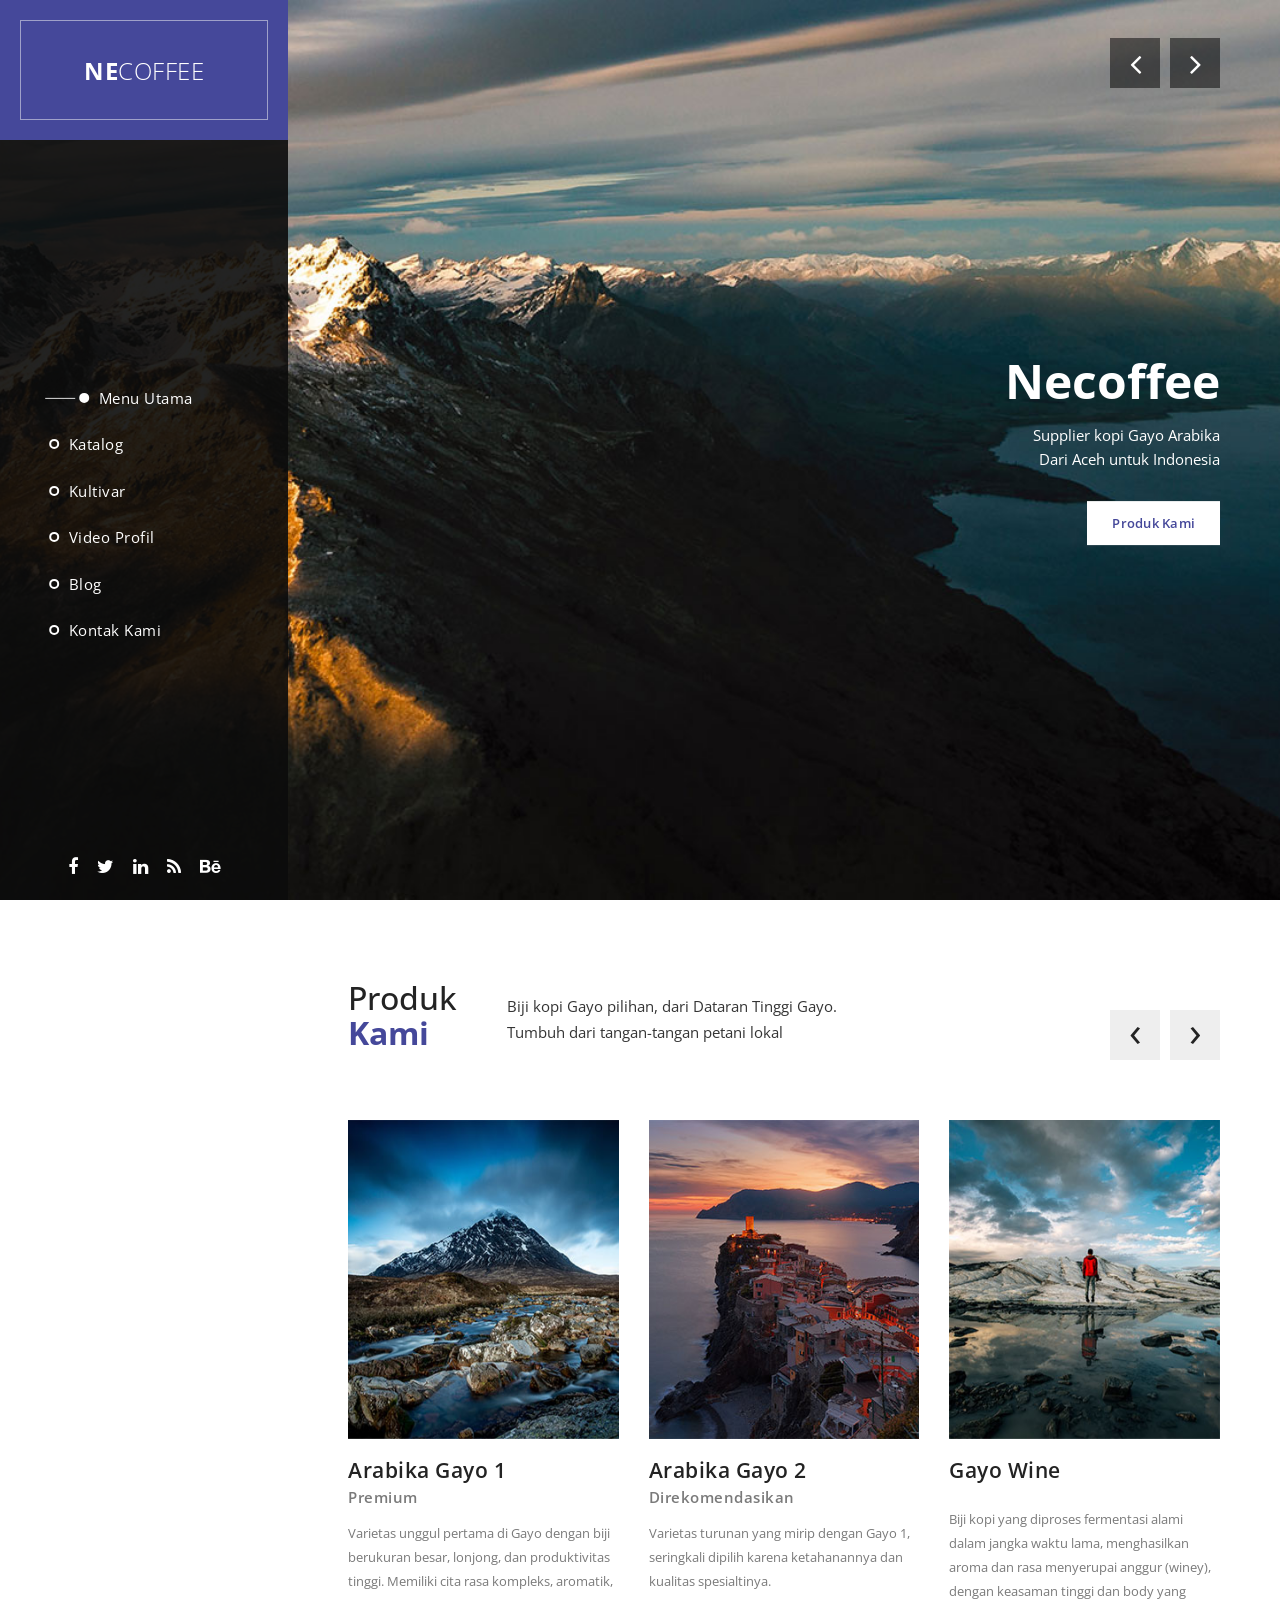
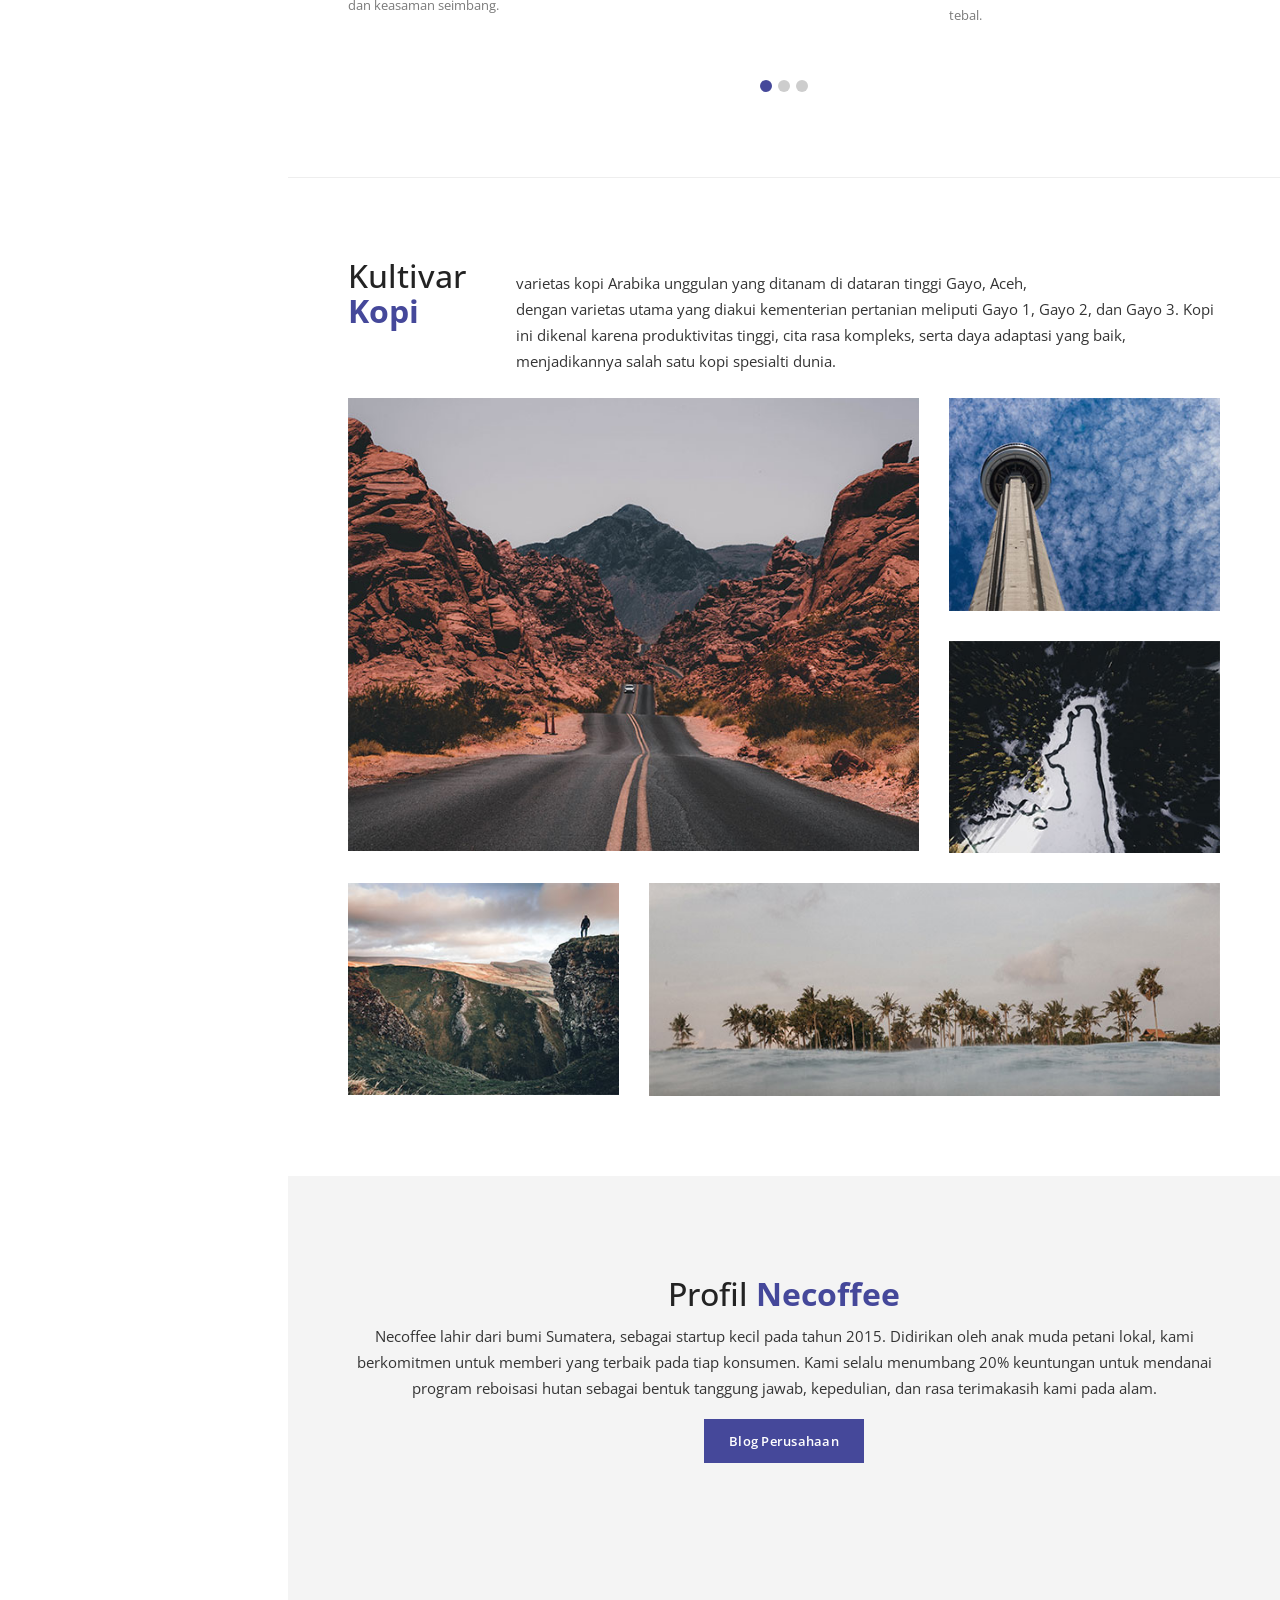
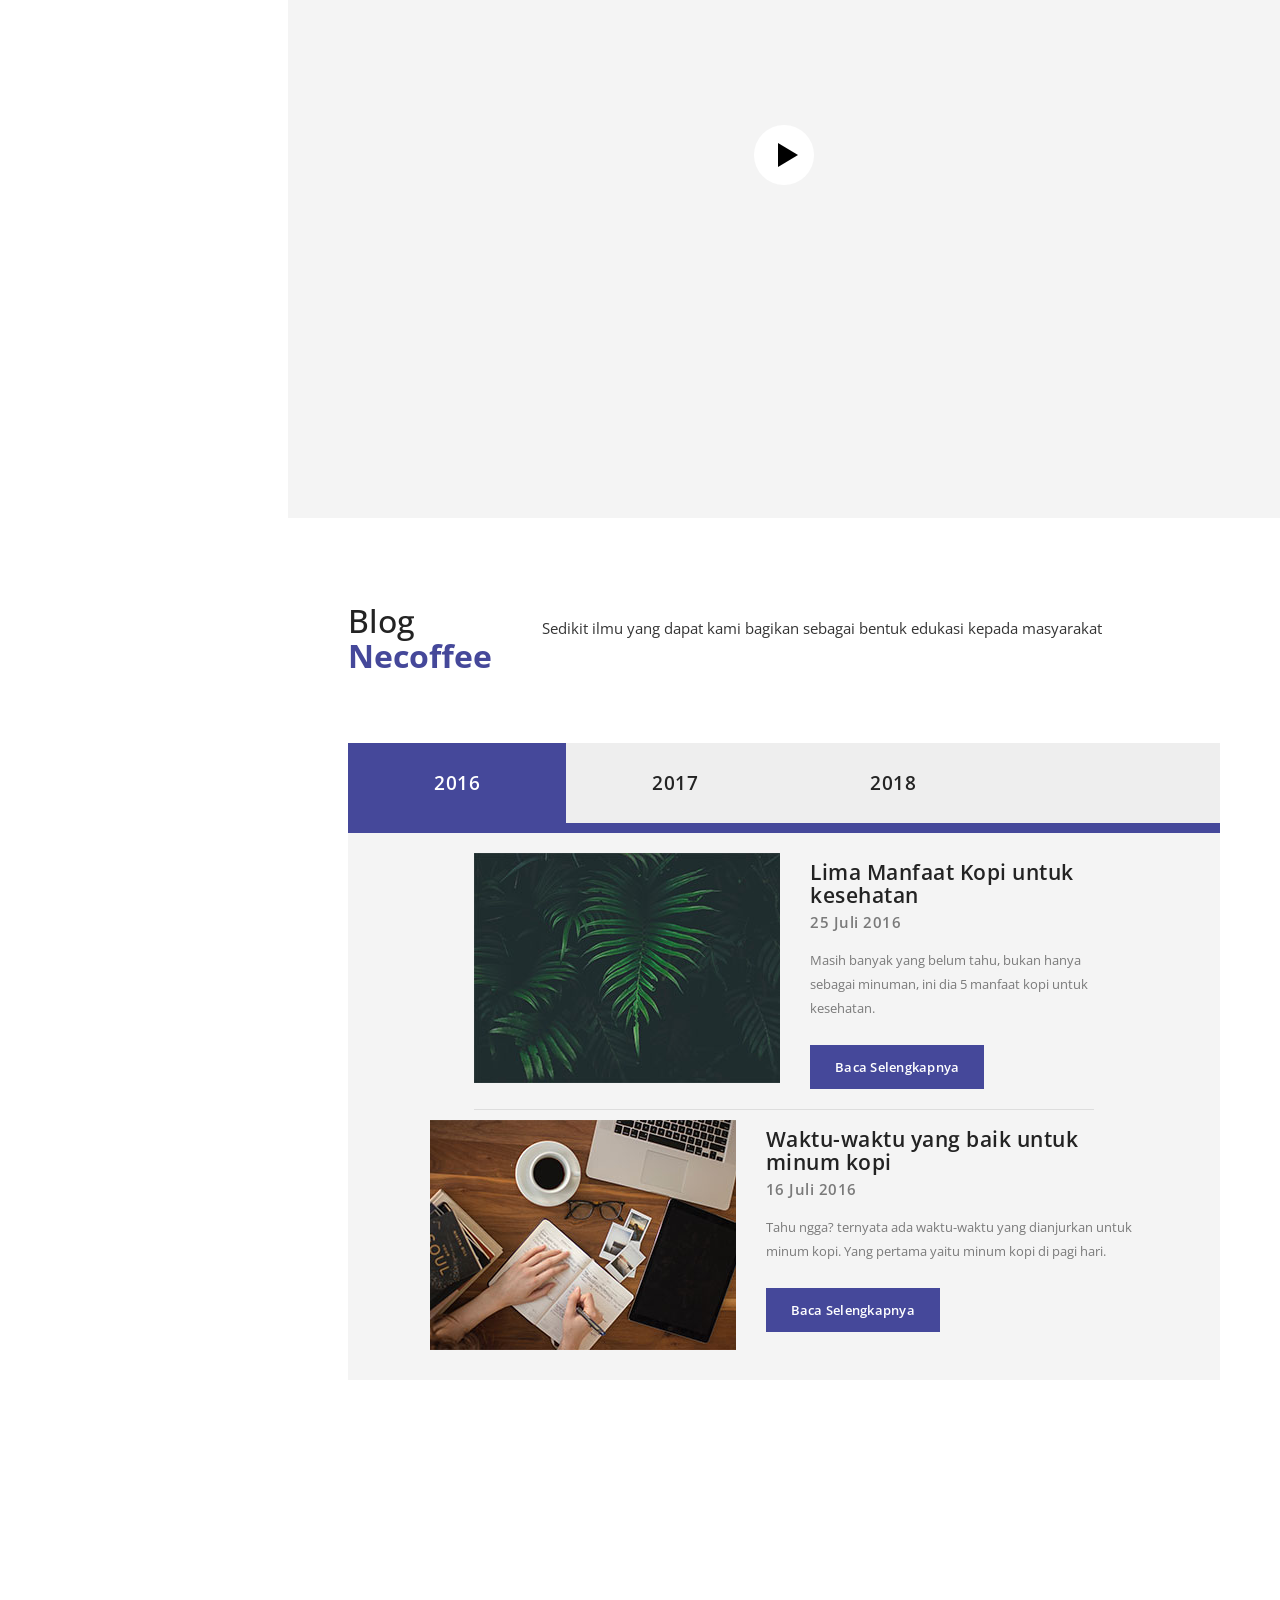
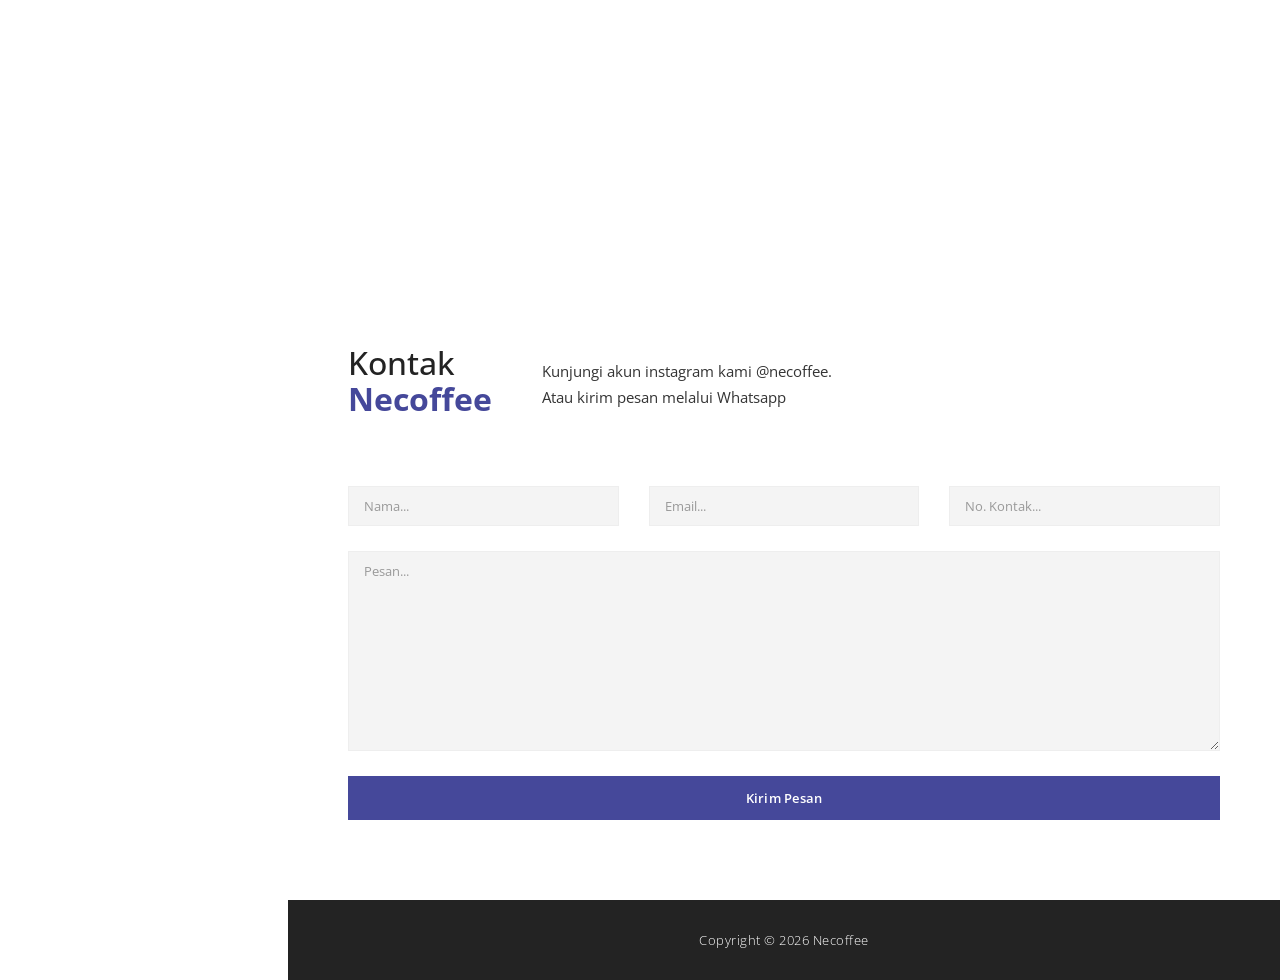
==== index.html @ d8ad4906 "Update index.html" ====
<!DOCTYPE html>
<html>
    <head>
        <meta charset="utf-8">
        <meta http-equiv="X-UA-Compatible" content="IE=edge,chrome=1">
        <title>Necoffee</title>
        
<!-- 

Sentra Template

https://templatemo.com/tm-518-sentra

-->
        <meta name="description" content="">
        <meta name="viewport" content="width=device-width, initial-scale=1">
        <link rel="apple-touch-icon" href="apple-touch-icon.png">

        <link rel="stylesheet" href="css/bootstrap.min.css">
        <link rel="stylesheet" href="css/bootstrap-theme.min.css">
        <link rel="stylesheet" href="css/fontAwesome.css">
        <link rel="stylesheet" href="css/light-box.css">
        <link rel="stylesheet" href="css/owl-carousel.css">
        <link rel="stylesheet" href="css/templatemo-style.css">

        <link href="https://fonts.googleapis.com/css?family=Open+Sans:300,400,600,700,800" rel="stylesheet">

        <script src="js/vendor/modernizr-2.8.3-respond-1.4.2.min.js"></script>
    </head>

<body>



        <header class="nav-down responsive-nav hidden-lg hidden-md">
            <button type="button" id="nav-toggle" class="navbar-toggle" data-toggle="collapse" data-target="#main-nav">
                <span class="sr-only">Toggle navigation</span>
                <span class="icon-bar"></span>
                <span class="icon-bar"></span>
                <span class="icon-bar"></span>
            </button>
            <!--/.navbar-header-->
            <div id="main-nav" class="collapse navbar-collapse">
                <nav>
                    <ul class="nav navbar-nav">
                        <li><a href="#top">Menu</a></li>
                        <li><a href="#featured">Katalog</a></li>
                        <li><a href="#projects">Kebun Produsen</a></li>
                        <li><a href="#video">Video Profil</a></li>
                        <li><a href="#blog">Blog</a></li>
                        <li><a href="#contact">Kontak Kami</a></li>
                    </ul>
                </nav>
            </div>
        </header>

        <div class="sidebar-navigation hidde-sm hidden-xs">
            <div class="logo">
                <a href="#">Ne<em>Coffee</em></a>
            </div>
            <nav>
                <ul>
                    <li>
                        <a href="#top">
                            <span class="rect"></span>
                            <span class="circle"></span>
                            Menu Utama
                        </a>
                    </li>
                    <li>
                        <a href="#featured">
                            <span class="rect"></span>
                            <span class="circle"></span>
                            Katalog
                        </a>
                    </li>
                    <li>
                        <a href="#projects">
                            <span class="rect"></span>
                            <span class="circle"></span>
                            Kultivar
                        </a>
                    </li>
                    <li>
                        <a href="#video">
                            <span class="rect"></span>
                            <span class="circle"></span>
                            Video Profil
                        </a>
                    </li>
                    <li>
                        <a href="#blog">
                            <span class="rect"></span>
                            <span class="circle"></span>
                            Blog
                        </a>
                    </li>
                    <li>
                        <a href="#contact">
                            <span class="rect"></span>
                            <span class="circle"></span>
                            Kontak Kami
                        </a>
                    </li>
                </ul>
            </nav>
            <ul class="social-icons">
                <li><a href="#"><i class="fa fa-facebook"></i></a></li>
                <li><a href="#"><i class="fa fa-twitter"></i></a></li>
                <li><a href="#"><i class="fa fa-linkedin"></i></a></li>
                <li><a href="#"><i class="fa fa-rss"></i></a></li>
                <li><a href="#"><i class="fa fa-behance"></i></a></li>
            </ul>
        </div>

        <div class="slider">
            <div class="Modern-Slider content-section" id="top">
                <!-- Item -->
                <div class="item item-1">
                    <div class="img-fill">
                    <div class="image"></div>
                    <div class="info">
                        <div>
                          <h1>Necoffee</h1>
                          <p>Supplier kopi Gayo Arabika<br>
                          	Dari Aceh untuk Indonesia</p>
                          <div class="white-button button">
                              <a href="#featured">Produk Kami</a>
                          </div>
                        </div>
                        </div>
                    </div>
                </div>
                <!-- // Item -->
                <!-- Item -->
                <div class="item item-2">
                    <div class="img-fill">
                        <div class="image"></div>
                        <div class="info">
                        <div>
                          <h1>Necoffee</h1>
                          <p>Supplier kopi Gayo Arabika
							<br>Dari Aceh untuk Dunia</p>
                          
                          <div class="white-button button">
                              <a href="#featured">Produk Kami</a>
                          </div>
                        </div>
                        </div>
                    </div>
                </div>
                <!-- // Item -->
                <!-- Item -->
                <div class="item item-3">
                    <div class="img-fill">
                        <div class="image"></div>
                        <div class="info">
                        <div>
                          <h1>Necoffee</h1>
                          <p>Supplier kopi Gayo Arabika<br>Dari Aceh untuk Indonesia</p>
                          
                          <div class="white-button button">
                              <a href="#featured">Produk Kami</a>
                          </div>
                        </div>
                        </div>
                    </div>
                </div>
                <!-- // Item -->
            </div>
        </div>


        <div class="page-content">
            <section id="featured" class="content-section">
                <div class="section-heading">
                    <h1>Produk<br><em>Kami</em></h1>
                    <p>Biji kopi Gayo pilihan, dari Dataran Tinggi Gayo.
                    <br>Tumbuh dari tangan-tangan petani lokal</p>
                </div>
                <div class="section-content">
                    <div class="owl-carousel owl-theme">
                        <div class="item">
                            <div class="image">
                                <img src="img/featured_1.jpg" alt="">
                                <div class="featured-button button">
                                    <a href="#projects">Baca selengkapnya</a>
                                </div>
                            </div>
                            <div class="text-content">
                                <h4>Arabika Gayo 1</h4>
                                <span>Premium</span>
                                <p>Varietas unggul pertama di Gayo dengan biji berukuran besar, lonjong, dan produktivitas tinggi. Memiliki cita rasa kompleks, aromatik, dan keasaman seimbang.</p>
                            </div>
                        </div>
                        <div class="item">
                            <div class="image">
                                <img src="img/featured_2.jpg" alt="">
                                <div class="featured-button button">
                                    <a href="#projects">Baca selengkapnya</a>
                                </div>
                            </div>
                            <div class="text-content">
                                <h4>Arabika Gayo 2</h4>
                                <span>Direkomendasikan</span>
                                <p>Varietas turunan yang mirip dengan Gayo 1, seringkali dipilih karena ketahanannya dan kualitas spesialtinya.</p>
                            </div>
                        </div>
                        <div class="item">
                            <div class="image">
                                <img src="img/featured_3.jpg" alt="">
                                <div class="featured-button button">
                                    <a href="#projects">Baca selengkapnya</a>
                                </div>
                            </div>
                            <div class="text-content">
                                <h4>Gayo Wine</h4>
                                <span></span>
                                <p>Biji kopi yang diproses fermentasi alami dalam jangka waktu lama, menghasilkan aroma dan rasa menyerupai anggur (winey), dengan keasaman tinggi dan body yang tebal.</p>
                            </div>
                        </div>
                        <div class="item">
                            <div class="image">
                                <img src="img/featured_2.jpg" alt="">
                                <div class="featured-button button">
                                    <a href="#projects">Baca selengkapnya</a>
                                </div>
                            </div>
                            <div class="text-content">
                                <h4>Gayo Natural</h4>
                                <span>Sangat direkomendasikan</span>
                                <p>Diproses dengan menjemur ceri kopi langsung tanpa dikupas kulitnya terlebih dahulu. Karakteristik rasanya lebih fruity (buah-buahan), manis, dan body yang tebal.</p>
                            </div>
                        </div>
                        <div class="item">
                            <div class="image">
                                <img src="img/featured_1.jpg" alt="">
                                <div class="featured-button button">
                                    <a href="#projects">Baca selengkapnya</a>
                                </div>
                            </div>
                            <div class="text-content">
                                <h4>Gayo Peaberry</h4>
                                <span>Direkomendasikan</span>
                                <p>Biji kopi tunggal (berbentuk bulat) yang langka. Aroma lebih wangi dan intens dibandingkan biji kopi biasa.</p>
                            </div>
                        </div>
                        <div class="item">
                            <div class="image">
                                <img src="img/featured_3.jpg" alt="">
                                <div class="featured-button button">
                                    <a href="#projects">Baca selengkapnya</a>
                                </div>
                            </div>
                            <div class="text-content">
                                <h4>Gayo Longberry</h4>
                                <span></span>
                                <p>Biji kopi yang berukuran lebih besar dan memanjang dibandingkan kopi Gayo konvensional, memberikan rasa yang lebih kompleks dan clean.</p>
                            </div>
                        </div>
                        <div class="item">
                            <div class="image">
                                <img src="img/featured_2.jpg" alt="">
                                <div class="featured-button button">
                                    <a href="#projects">Baca selengkapnya</a>
                                </div>
                            </div>
                            <div class="text-content">
                                <h4>Gayo Organik</h4>
                                <span></span>
                                <p>Kopi yang dibudidayakan tanpa pupuk kimia atau pestisida, seringkali memiliki sertifikasi internasional (seperti Fair Trade) dan rasa yang lebih "bersih".</p>
                            </div>
                        </div>
                    </div>
                </div>
            </section>
            <section id="projects" class="content-section">
                <div class="section-heading">
                    <h1>Kultivar<br><em>Kopi</em></h1>
                    <p>varietas kopi Arabika unggulan yang ditanam di dataran tinggi Gayo, Aceh,  
                    <br>dengan varietas utama yang diakui kementerian pertanian meliputi Gayo 1, Gayo 2, dan Gayo 3. Kopi ini dikenal karena produktivitas tinggi, cita rasa kompleks, serta daya adaptasi yang baik, menjadikannya salah satu kopi spesialti dunia.</p>
                </div>
                <div class="section-content">
                    <div class="masonry">
                        <div class="row">
                            <div class="item">
                                <div class="col-md-8">
                                    <a href="img/portfolio_big_1.jpg" data-lightbox="image"><img src="img/portfolio_1.jpg" alt="image 1"></a>
                                </div>
                            </div>
                            <div class="item second-item">
                                <div class="col-md-4">
                                    <a href="img/portfolio_big_2.jpg" data-lightbox="image"><img src="img/portfolio_2.jpg" alt="image 2"></a>
                                </div>
                            </div>
                            <div class="item">
                                <div class="col-md-4">
                                    <a href="img/portfolio_big_3.jpg" data-lightbox="image"><img src="img/portfolio_3.jpg" alt="image 3"></a>
                                </div>
                            </div>
                            <div class="item">
                                <div class="col-md-4">
                                    <a href="img/portfolio_big_4.jpg" data-lightbox="image"><img src="img/portfolio_4.jpg" alt="image 4"></a>
                                </div>
                            </div>
                            <div class="item">
                                <div class="col-md-8">
                                    <a href="img/portfolio_big_5.jpg" data-lightbox="image"><img src="img/portfolio_5.jpg" alt="image 5"></a>
                                </div>
                            </div>
                        </div>
                    </div>
                </div>            
            </section>
            <section id="video" class="content-section">
                <div class="row">
                    <div class="col-md-12">
                        <div class="section-heading">
                            <h1>Profil <em>Necoffee</em></h1>
                            <p>Necoffee lahir dari bumi Sumatera, sebagai startup kecil pada tahun 2015. Didirikan oleh anak muda petani lokal, kami berkomitmen untuk memberi yang terbaik pada tiap konsumen. Kami selalu menumbang 20% keuntungan untuk mendanai program reboisasi hutan sebagai bentuk tanggung jawab, kepedulian, dan rasa terimakasih kami pada alam.</p>
                        </div>
                        <div class="accent-button button">
                            <a href="#blog">Blog Perusahaan</a>
                        </div>
                    </div>
                    <div class="col-md-12">
                        <div class="box-video">
                            <div class="bg-video" style="background-image: url(https://unsplash.imgix.net/photo-1425036458755-dc303a604201?fit=crop&fm=jpg&q=75&w=1000);">
                                <div class="bt-play">Play</div>
                            </div>
                            <div class="video-container">
                                <iframe width="100%" height="520" src="https://www.youtube.com/embed/j-_7Ub-Zkow?rel=0&amp;showinfo=0" frameborder="0" allowfullscreen="allowfullscreen"></iframe>
                            </div>
                        </div>
                    </div>
                </div>
            </section>
            <section id="blog" class="content-section">
                <div class="section-heading">
                    <h1>Blog<br><em>Necoffee</em></h1>
                    <p>Sedikit ilmu yang dapat kami bagikan sebagai bentuk edukasi kepada masyarakat</p>
                </div>
                <div class="section-content">
                    <div class="tabs-content">
                        <div class="wrapper">
                            <ul class="tabs clearfix" data-tabgroup="first-tab-group">
                              <li><a href="#tab1" class="active">2016</a></li>
                              <li><a href="#tab2">2017</a></li>
                              <li><a href="#tab3">2018</a></li>
                            </ul>
                            <section id="first-tab-group" class="tabgroup">
                                <div id="tab1">
                                    <ul>
                                        <li>
                                            <div class="item">
                                                <img src="img/blog_1.jpg" alt="">
                                                <div class="text-content">
                                                    <h4>Lima Manfaat Kopi untuk kesehatan</h4>
                                                    <span>25 Juli 2016</span>
                                                    <p>Masih banyak yang belum tahu, bukan hanya sebagai minuman, ini dia 5 manfaat kopi untuk kesehatan.</p>
                                                    
                                                    <div class="accent-button button">
                                                        <a href="#contact">Baca selengkapnya</a>
                                                    </div>
                                                </div>
                                            </div>
                                        </li>
                                        <li>
                                            <div class="item">
                                                <img src="img/blog_2.jpg" alt="">
                                                <div class="text-content">
                                                    <h4>Waktu-waktu yang baik untuk minum kopi</h4>
                                                    <span>16 Juli 2016</span>
                                                    <p>Tahu ngga? ternyata ada waktu-waktu yang dianjurkan untuk minum kopi. Yang pertama yaitu minum kopi di pagi hari.</p>
                                                    
                                                    <div class="accent-button button">
                                                        <a href="#contact">Baca selengkapnya</a>
                                                    </div>
                                                </div>
                                            </div>
                                        </li>
                                    </ul>
                                </div>
                                <div id="tab2">
                                    <ul>
                                        <li>
                                            <div class="item">
                                                <img src="img/blog_3.jpg" alt="">
                                                <div class="text-content">
                                                    <h4>Tiga varian terbaik kopi Gayo</h4>
                                                    <span>30 Juni 2017</span>
                                                    <p>Berikut adalah tiga varian terbaik kopi Gayo. Yang pertama adalah varian Gayo 1 yang merupakan varietas unggul yang ideal untuk ditanam.</p>
                                                    
                                                    <div class="accent-button button">
                                                        <a href="#contact">Baca selengkapnya</a>
                                                    </div>
                                                </div>
                                            </div>
                                        </li>
                                        <li>
                                            <div class="item">
                                                <img src="img/blog_1.jpg" alt="">
                                                <div class="text-content">
                                                    <h4>Kafe rekomendasi</h4>
                                                    <span>24 Juni 2017</span>
                                                    <p>Ada beberapa kafe yang mau Necoffe rekomendasikan nih, diantaranya yaitu, Yang pertama yaitu Necoffee Cafe yang ada di Kuala Lumpur.</p>
                                                    
                                                    <div class="accent-button button">
                                                        <a href="#contact">Baca selengkapnya</a>
                                                    </div>
                                                </div>
                                            </div>
                                        </li>
                                    </ul>
                                </div>
                                <div id="tab3">
                                    <ul>
                                        <li>
                                            <div class="item">
                                                <img src="img/blog_2.jpg" alt="">
                                                <div class="text-content">
                                                    <h4>Lima kopi termahal di dunia</h4>
                                                    <span>26 Mei 2018</span>
                                                    <p>Menurutmu kira-kira berapa harga kopi termahal? Setelah ditelusuri, ternyata ada loh kopi yang dijual sampai seharga $2.500 per pon-nya.</p>
                                                    
                                                    <div class="accent-button button">
                                                        <a href="#contact">Baca selengkapnya</a>
                                                    </div>
                                                </div>
                                            </div>
                                        </li>
                                        <li>
                                            <div class="item">
                                                <img src="img/blog_1.jpg" alt="">
                                                <div class="text-content">
                                                    <h4>Coffee kit untuk barista pemula</h4>
                                                    <span>22 Mei 2018</span>
                                                    <p>Jangan terburu-buru beli banyak mesin dan peralatan kopi yang mahal, ini dia beberapa coffe kit standar yang cukup untuk pemula.</p>
                                                    
                                                    <div class="accent-button button">
                                                        <a href="#contact">Baca selengkapnya</a>
                                                    </div>
                                                </div>
                                            </div>
                                        </li>
                                    </ul>
                                </div>
                            </section> 
                        </div>
                    </div>
                </div>
            </section>
            <section id="contact" class="content-section">
                <div id="map">
                
                	<!-- How to change your own map point
                           1. Go to Google Maps
                           2. Click on your location point
                           3. Click "Share" and choose "Embed map" tab
                           4. Copy only URL and paste it within the src="" field below
                    -->
                    <iframe src="https://www.google.com/maps/search/?api=1&query=47.5951518%2C-122.3316393&query_place_id=ChIJKxjxuaNqkFQR3CK6O1HNNqY" width="100%" height="400px" frameborder="0" style="border:0" allowfullscreen></iframe>
                </div>
                <div id="contact-content">
                    <div class="section-heading">
                        <h1>Kontak<br><em>Necoffee</em></h1>
                        <p>Kunjungi akun instagram kami @necoffee.
                        <br>Atau kirim pesan melalui Whatsapp</p>
                        
                    </div>
                    <div class="section-content">
                        <form id="contact" action="#" method="post">
                            <div class="row">
                                <div class="col-md-4">
                                  <fieldset>
                                    <input name="name" type="text" class="form-control" id="name" placeholder="Nama..." required="">
                                  </fieldset>
                                </div>
                                <div class="col-md-4">
                                  <fieldset>
                                    <input name="email" type="email" class="form-control" id="email" placeholder="Email..." required="">
                                  </fieldset>
                                </div>
                                 <div class="col-md-4">
                                  <fieldset>
                                    <input name="subject" type="text" class="form-control" id="subject" placeholder="No. Kontak..." required="">
                                  </fieldset>
                                </div>
                                <div class="col-md-12">
                                  <fieldset>
                                    <textarea name="message" rows="6" class="form-control" id="message" placeholder="Pesan..." required=""></textarea>
                                  </fieldset>
                                </div>
                                <div class="col-md-12">
                                  <fieldset>
                                    <button type="submit" id="form-submit" class="btn">Kirim Pesan</button>
                                  </fieldset>
                                </div>
                            </div>
                        </form>
                    </div>
                </div>
            </section>
            <section class="footer">
                <p>Copyright &copy; 2026 Necoffee</p>
            </section>
        </div>

    <script src="https://ajax.googleapis.com/ajax/libs/jquery/1.11.2/jquery.min.js"></script>
    <script>window.jQuery || document.write('<script src="js/vendor/jquery-1.11.2.min.js"><\/script>')</script>

    <script src="js/vendor/bootstrap.min.js"></script>
    
    <script src="js/plugins.js"></script>
    <script src="js/main.js"></script>

    <script>
        // Hide Header on on scroll down
        var didScroll;
        var lastScrollTop = 0;
        var delta = 5;
        var navbarHeight = $('header').outerHeight();

        $(window).scroll(function(event){
            didScroll = true;
        });

        setInterval(function() {
            if (didScroll) {
                hasScrolled();
                didScroll = false;
            }
        }, 250);

        function hasScrolled() {
            var st = $(this).scrollTop();
            
            // Make sure they scroll more than delta
            if(Math.abs(lastScrollTop - st) <= delta)
                return;
            
            // If they scrolled down and are past the navbar, add class .nav-up.
            // This is necessary so you never see what is "behind" the navbar.
            if (st > lastScrollTop && st > navbarHeight){
                // Scroll Down
                $('header').removeClass('nav-down').addClass('nav-up');
            } else {
                // Scroll Up
                if(st + $(window).height() < $(document).height()) {
                    $('header').removeClass('nav-up').addClass('nav-down');
                }
            }
            
            lastScrollTop = st;
        }
    </script>

    <script src="http://ajax.googleapis.com/ajax/libs/jquery/1.10.2/jquery.min.js" type="text/javascript"></script>

</body>
</html>
---- css/light-box.css ----
/* LIGHT BOX */

body:after {
  content: url(../img/close.png) url(../img/loading.gif) url(../img/prev.png) url(../img/next.png);
  display: none;
}

body.lb-disable-scrolling {
  overflow: hidden;
}

.lightboxOverlay {
  position: absolute;
  top: 0;
  left: 0;
  z-index: 99999;
  background-color: black;
  filter: progid:DXImageTransform.Microsoft.Alpha(Opacity=80);
  opacity: 0.8;
  display: none;
}

.lightbox {
  position: absolute;
  margin-top: 0%;
  left: 0;
  width: 100%;
  z-index: 100000;
  text-align: center;
  line-height: 0;
  font-weight: normal;
}

.lightbox .lb-image {
  display: block;
  height: auto;
  max-width: inherit;
  max-height: none;
  border-radius: 5px;

  /* Image border */
  border: 10px solid white;
}

.lightbox a img {
  border: none;
}

.lb-outerContainer {
  position: relative;
  *zoom: 1;
  width: 250px;
  height: 250px;
  margin: 0 auto;
  border-radius: 4px;

  /* Background color behind image.
     This is visible during transitions. */
  background-color: white;
}

.lb-outerContainer:after {
  content: "";
  display: table;
  clear: both;
}

.lb-loader {
  position: absolute;
  top: 43%;
  left: 0;
  height: 25%;
  width: 100%;
  text-align: center;
  line-height: 0;
}

.lb-cancel {
  display: block;
  width: 32px;
  height: 32px;
  margin: 0 auto;
  background: url(../img/loading.gif) no-repeat;
}

.lb-nav {
  position: absolute;
  top: 0;
  left: 0;
  height: 100%;
  width: 100%;
  z-index: 10;
}

.lb-container > .nav {
  left: 0;
}

.lb-nav a {
  outline: none;
  background-image: url('[data-uri]');
}

.lb-prev, .lb-next {
  height: 100%;
  cursor: pointer;
  display: block;
}

.lb-nav a.lb-prev {
  width: 34%;
  left: 0;
  float: left;
  background: url(../img/prev.png) left 48% no-repeat;
  filter: progid:DXImageTransform.Microsoft.Alpha(Opacity=0);
  opacity: 0;
  -webkit-transition: opacity 0.6s;
  -moz-transition: opacity 0.6s;
  -o-transition: opacity 0.6s;
  transition: opacity 0.6s;
}

.lb-nav a.lb-prev:hover {
  filter: progid:DXImageTransform.Microsoft.Alpha(Opacity=100);
  opacity: 1;
}

.lb-nav a.lb-next {
  width: 64%;
  right: 0;
  float: right;
  background: url(../img/next.png) right 48% no-repeat;
  filter: progid:DXImageTransform.Microsoft.Alpha(Opacity=0);
  opacity: 0;
  -webkit-transition: opacity 0.6s;
  -moz-transition: opacity 0.6s;
  -o-transition: opacity 0.6s;
  transition: opacity 0.6s;
}

.lb-nav a.lb-next:hover {
  filter: progid:DXImageTransform.Microsoft.Alpha(Opacity=100);
  opacity: 1;
}

.lb-dataContainer {
  margin: 0 auto;
  padding-top: 5px;
  *zoom: 1;
  width: 100%;
  -moz-border-radius-bottomleft: 4px;
  -webkit-border-bottom-left-radius: 4px;
  border-bottom-left-radius: 4px;
  -moz-border-radius-bottomright: 4px;
  -webkit-border-bottom-right-radius: 4px;
  border-bottom-right-radius: 4px;
}

.lb-dataContainer:after {
  content: "";
  display: table;
  clear: both;
}

.lb-data {
  padding: 0 4px;
  color: #ccc;
}

.lb-data .lb-details {
  width: 85%;
  float: left;
  text-align: left;
  line-height: 1.1em;
}

.lb-data .lb-caption {
  font-size: 13px;
  font-weight: bold;
  line-height: 1em;
}

.lb-data .lb-caption a {
  color: #4ae;
}

.lb-data .lb-number {
  margin-top: 15px;
  display: block;
  clear: left;
  padding-bottom: 1em;
  font-size: 13px;
  color: #999999;
}

.lb-data .lb-close {
  display: block;
  float: right;
  width: 30px;
  height: 30px;
  background: url(../img/close.png) top right no-repeat;
  text-align: right;
  outline: none;
  filter: progid:DXImageTransform.Microsoft.Alpha(Opacity=70);
  opacity: 0.7;
  -webkit-transition: opacity 0.2s;
  -moz-transition: opacity 0.2s;
  -o-transition: opacity 0.2s;
  transition: opacity 0.2s;
}

.lb-data .lb-close:hover {
  cursor: pointer;
  filter: progid:DXImageTransform.Microsoft.Alpha(Opacity=100);
  opacity: 1;
}
---- css/owl-carousel.css ----
/**
 * Owl Carousel v2.3.1
 * Copyright 2013-2018 David Deutsch
 * Licensed under: SEE LICENSE IN https://github.com/OwlCarousel2/OwlCarousel2/blob/master/LICENSE
 */
/*
 *  Owl Carousel - Core
 */
.owl-carousel {
  display: none;
  width: 100%;
  -webkit-tap-highlight-color: transparent;
  /* position relative and z-index fix webkit rendering fonts issue */
  position: relative;
  z-index: 1; }
  .owl-carousel .owl-stage {
    position: relative;
    -ms-touch-action: pan-Y;
    touch-action: manipulation;
    -moz-backface-visibility: hidden;
    /* fix firefox animation glitch */ }
  .owl-carousel .owl-stage:after {
    content: ".";
    display: block;
    clear: both;
    visibility: hidden;
    line-height: 0;
    height: 0; }
  .owl-carousel .owl-stage-outer {
    position: relative;
    overflow: hidden;
    /* fix for flashing background */
    -webkit-transform: translate3d(0px, 0px, 0px); }
  .owl-carousel .owl-wrapper,
  .owl-carousel .owl-item {
    -webkit-backface-visibility: hidden;
    -moz-backface-visibility: hidden;
    -ms-backface-visibility: hidden;
    -webkit-transform: translate3d(0, 0, 0);
    -moz-transform: translate3d(0, 0, 0);
    -ms-transform: translate3d(0, 0, 0); }
  .owl-carousel .owl-item {
    position: relative;
    min-height: 1px;
    float: left;
    -webkit-backface-visibility: hidden;
    -webkit-tap-highlight-color: transparent;
    -webkit-touch-callout: none; }
  .owl-carousel .owl-item img {
    display: block;
    width: 100%; }
  .owl-carousel .owl-nav.disabled,
  .owl-carousel .owl-dots.disabled {
    display: none; }
  .owl-carousel .owl-nav .owl-prev,
  .owl-carousel .owl-nav .owl-next,
  .owl-carousel .owl-dot {
    cursor: pointer;
    cursor: hand;
    -webkit-user-select: none;
    -khtml-user-select: none;
    -moz-user-select: none;
    -ms-user-select: none;
    user-select: none; }
  .owl-carousel .owl-nav button.owl-prev,
  .owl-carousel .owl-nav button.owl-next,
  .owl-carousel button.owl-dot {
    background: none;
    color: inherit;
    border: none;
    padding: 0 !important;
    font: inherit; }
  .owl-carousel.owl-loaded {
    display: block; }
  .owl-carousel.owl-loading {
    opacity: 0;
    display: block; }
  .owl-carousel.owl-hidden {
    opacity: 0; }
  .owl-carousel.owl-refresh .owl-item {
    visibility: hidden; }
  .owl-carousel.owl-drag .owl-item {
    -ms-touch-action: none;
        touch-action: none;
    -webkit-user-select: none;
    -moz-user-select: none;
    -ms-user-select: none;
    user-select: none; }
  .owl-carousel.owl-grab {
    cursor: move;
    cursor: grab; }
  .owl-carousel.owl-rtl {
    direction: rtl; }
  .owl-carousel.owl-rtl .owl-item {
    float: right; }

/* No Js */
.no-js .owl-carousel {
  display: block; }

/*
 *  Owl Carousel - Animate Plugin
 */
.owl-carousel .animated {
  animation-duration: 1000ms;
  animation-fill-mode: both; }

.owl-carousel .owl-animated-in {
  z-index: 0; }

.owl-carousel .owl-animated-out {
  z-index: 1; }

.owl-carousel .fadeOut {
  animation-name: fadeOut; }

@keyframes fadeOut {
  0% {
    opacity: 1; }
  100% {
    opacity: 0; } }

/*
 * 	Owl Carousel - Auto Height Plugin
 */
.owl-height {
  transition: height 500ms ease-in-out; }

/*
 * 	Owl Carousel - Lazy Load Plugin
 */
.owl-carousel .owl-item .owl-lazy {
  opacity: 0;
  transition: opacity 400ms ease; }

.owl-carousel .owl-item img.owl-lazy {
  transform-style: preserve-3d; }

/*
 * 	Owl Carousel - Video Plugin
 */
.owl-carousel .owl-video-wrapper {
  position: relative;
  height: 100%;
  background: #000; }

.owl-carousel .owl-video-play-icon {
  position: absolute;
  height: 80px;
  width: 80px;
  left: 50%;
  top: 50%;
  margin-left: -40px;
  margin-top: -40px;
  background: url("owl.video.play.png") no-repeat;
  cursor: pointer;
  z-index: 1;
  -webkit-backface-visibility: hidden;
  transition: transform 100ms ease; }

.owl-carousel .owl-video-play-icon:hover {
  -ms-transform: scale(1.3, 1.3);
      transform: scale(1.3, 1.3); }

.owl-carousel .owl-video-playing .owl-video-tn,
.owl-carousel .owl-video-playing .owl-video-play-icon {
  display: none; }

.owl-carousel .owl-video-tn {
  opacity: 0;
  height: 100%;
  background-position: center center;
  background-repeat: no-repeat;
  background-size: contain;
  transition: opacity 400ms ease; }

.owl-carousel .owl-video-frame {
  position: relative;
  z-index: 1;
  height: 100%;
  width: 100%; }
---- css/templatemo-style.css ----
/* 

Sentra Template

https://templatemo.com/tm-518-sentra

*/

body {
  font-family: 'Open Sans', sans-serif;
}

p {
  font-size: 13px;
  color: #7a7a7a;
  line-height: 24px;
}

.page-content {
  width: 77.5%;
  float: right;
}

.content-section {
  padding-top: 80px;
  position: relative;
  width: 100%;
  display: inline-block;
  height: auto;
  left: 50%;
  text-align: center;
  -webkit-transform: translateX(-50%);
  -moz-transform: translateX(-50%);
  -ms-transform: translateX(-50%);
  -o-transform: translateX(-50%);
  transform: translateX(-50%);
}

.section-heading {
  text-align: left;
  position: relative;
  margin-bottom: 60px;
}

.section-heading h1 {
  margin-top: 0px;
  font-size: 32px;
  color: #232323;
  display: inline-block;
  margin-right: 50px;
}

.section-heading em {
  font-style: normal;
  font-weight: 700;
  color: #45489a;
}

.section-heading p {
  display: inline-block;
  font-size: 15px;
  line-height: 26px;
  color: #343434;
  position: absolute;
  top: 12.5px;
}

.white-button a {
  font-size: 13px;
  font-weight: 600;
  color: #45489a;
  text-transform: capitalize;
  background-color: #fff;
  display: inline-block;
  height: 44px;
  line-height: 44px;
  padding: 0px 25px;
  letter-spacing: 0.25px;
  text-decoration: none;
  transition: all 0.3s;
}

.white-button a:hover {
  background-color: #45489a;
  color: #fff;
}

.accent-button a {
  font-size: 13px;
  font-weight: 600;
  color: #fff;
  text-transform: capitalize;
  background-color: #45489a;
  display: inline-block;
  height: 44px;
  line-height: 44px;
  padding: 0px 25px;
  letter-spacing: 0.25px;
  text-decoration: none;
  transition: all 0.3s;
}

.accent-button a:hover {
  background-color: #fff;
  color: #45489a;
}

header {
    position: fixed;
    top: 0;
    transition: top 0.3s ease-in-out;
    width: 100%;
}

.nav-up {
    top: -75px;
}

/* Responsive Navigation */

.responsive-nav {
  position: fixed;
  z-index: 10;
  width: 100%;
  height: 80px;
  background-color: rgba(250,250,250,.95);
  box-shadow: 0px 5px 15px rgba(0,0,0,0.2);
}

.navbar-toggle {
  position: absolute;
  top: 40%;
  left: 50%;
  display: inline-block;
  -webkit-transform: translateX(-50%) translateY(-50%);
  -moz-transform: translateX(-50%) translateY(-50%);
  -ms-transform: translateX(-50%) translateY(-50%);
  -o-transform: translateX(-50%) translateY(-50%);
  transform: translateX(-50%) translateY(-50%);
}

.navbar-nav {
  margin: 0;
  border: none;
}

#main-nav ul {
  text-align: center;
  background-color: rgba(0,0,0,0.9);
  margin-top: 59px;
  width: 100%;
}
#main-nav ul li {
  margin: 15px 0px;
}
#main-nav ul li:hover {
  background-color: transparent;
}
#main-nav ul li a {
  font-size: 15px;
  text-transform: capitalize;
  color: #fff;
  box-shadow: none;
  border: none;
}

#main-nav ul li a:hover {
  opacity: 0.5;
  background-color: transparent;
}

.navbar-toggle span {
  background-color: #232323;
}


/* Sidebar Style */

.sidebar-navigation {
  width: 22.5%;
  float: left;
  height: 100%;
  position: fixed;
  background-color: rgba(12,12,12,0.9);
  z-index: 10;
}

.sidebar-navigation .logo {
  position: absolute;
  width: 100%;
  height: 140px;
  line-height: 100px;
  background-color: #45489a;
  padding: 20px;
  text-align: center;
}

.sidebar-navigation .logo a {
  text-decoration: none;
  color: #fff;
  font-size: 24px;
  font-weight: 700;
  text-transform: uppercase;
  letter-spacing: 0.5px;
  height: 100px;
  width: 100%;
  display: inline-block;
  border: 1px solid rgba(250,250,250,0.5);
}

.sidebar-navigation .logo em {
  font-style: normal;
  font-weight: 300;
}

.sidebar-navigation nav {
  position: relative;
  top: 60%;
  left: 60%;
  -webkit-transform: translateX(-60%) translateY(-60%);
  -moz-transform: translateX(-60%) translateY(-60%);
  -ms-transform: translateX(-60%) translateY(-60%);
  -o-transform: translateX(-60%) translateY(-60%);
  transform: translateX(-60%) translateY(-60%);
}

.sidebar-navigation ul {
  margin-left: 45px;
  list-style: none;
  padding: 0;
}
.sidebar-navigation li{
  padding: 10px 0;
}
.sidebar-navigation span{
  display: inline-block;
  position:relative;
}
.sidebar-navigation nav a{
  display: inline-block;
  color: #fff;
  margin-top: 5px;
  text-decoration: none!important;
  font-size: 15px;
  letter-spacing: 0.5px;
  text-transform: capitalize;
}
.circle{
  margin-right: 5px;
  height: 10px;
  width: 10px;
  left: 0px;
  top: -1px;
  border-radius: 50%;
  background-color: transparent;
  border: 2px solid #fff;
  transition: all 0.3s;
}
.rect{
  height: 1px;
  width: 0px;
  left: 0;
  bottom: 5.5px;
  background-color: #fff;
  -webkit-transition: -webkit-transform 0.1s, width 0.6s;
  -moz-transition: -webkit-transform 0.1s, width 0.6s;
  transition: transform 0.1s, width 0.6s;
}
.sidebar-navigation nav a:focus {
  color: #fff;
}
.sidebar-navigation nav a:hover, nav .active-section {
  color: #fff;
}
.sidebar-navigation nav a:hover span, nav .active-section span{
  background-color: #ddd;
}
.sidebar-navigation nav .active-section .rect{
  width: 30px;
}
.sidebar-navigation nav .active-section .circle{
  background-color: #fff;
}

.sidebar-navigation .social-icons {
  position: absolute;
  width: 100%;  
  bottom: 10px;
  padding: 0;
  margin: 0;
  text-align: center;
}

.sidebar-navigation .social-icons li {
  display: inline-block;
  margin-right: 15px;
  margin-top: 0px;
  margin-bottom: 0px;
}
.sidebar-navigation .social-icons li:last-child {
  margin-right: 0px;
}

.sidebar-navigation .social-icons li a {
  font-size: 18px;
  color: #fff;
  transition: all 0.5s;
}

.sidebar-navigation .social-icons li a:hover {
  color: #45489a;
}


/* Slider Style */

.slider .content-section {
  padding-top: 0px;
  min-width: 100%;
  min-height: 100vh;
  width: 100%;
  height: 100vh;
  text-align: center;
}

.slider p a {
	color: #FFF;
}
.slider p a:hover {
	color: #FF0;
	text-decoration: none;
}

.Modern-Slider .info {
  text-align: right;
  position: absolute;
  z-index: 10;
  top: 50%;
  right: 60px;
  -webkit-transform: translateY(-50%);
  -moz-transform: translateY(-50%);
  -ms-transform: translateY(-50%);
  -o-transform: translateY(-50%);
  transform: translateY(-50%);
  display: inline-block;
}

.Modern-Slider .info h1 {
  margin-top: 0px;
  margin-bottom: 15px;
  font-size: 48px;
  color: #fff;
  font-weight: 700;
}

.Modern-Slider .info p {
  font-size: 15px;
  color: #fff;
}

.Modern-Slider .info .white-button {
  margin-top: 30px;
}

.Modern-Slider .info .white-button a:focus {
  outline: none;
}

.Modern-Slider .slick-dots {
  opacity: 0;
}

.Modern-Slider .NextArrow{
  outline: none;
  display: none;
  position:absolute;
  top:60px;
  right:60px;
  width:50px;
  height:50px;
  background:rgba(0,0,0,.50);
  border:0 none;
  margin-top:-22.5px;
  text-align:center;
  font:32px/50px FontAwesome;
  color:#FFF;
  z-index:5;
}

.Modern-Slider .NextArrow:before{content:'\f105';}

.Modern-Slider .PrevArrow{
  outline: none;
  position:absolute;
  top:60px;
  right: 120px;
  width:50px;
  height:50px;
  background:rgba(0,0,0,.50);
  border:0 none;
  margin-top:-22.5px;
  text-align:center;
  font:32px/50px FontAwesome;
  color:#FFF;
  z-index:5;
}

.Modern-Slider .item .image {
  width: 100%;
  height: 100vh;
  background-position: center center;
  background-size: cover;
  display: block;
}

.Modern-Slider .item-1 .image {
  background-image: url(../img/slide_1.jpg);
}

.Modern-Slider .item-2 .image {
  background-image: url(../img/slide_2.jpg);
}

.Modern-Slider .item-3 .image {
  background-image: url(../img/slide_3.jpg);
}

.Modern-Slider .PrevArrow:before{content:'\f104';}

.Modern-Slider .item .image {
  animation: zoomin 12s ease-in-out infinite alternate;
  -webkit-animation: zoomin 12s ease-in-out infinite alternate;
}

@keyframes zoomin {
    0% {-webkit-transform: scale(1);}
    100% {-webkit-transform: scale(1.2);}
}

.Modern-Slider {background:transparent;}

/* ==== Slick Slider Css Ruls === */
.slick-slider{position:relative;display:block;-webkit-user-select:none;-moz-user-select:none;-ms-user-select:none;user-select:none;-webkit-touch-callout:none;-khtml-user-select:none;-ms-touch-action:pan-y;touch-action:pan-y;-webkit-tap-highlight-color:transparent}
.slick-list{position:relative;display:block;overflow:hidden;margin:0;padding:0}
.slick-list:focus{outline:none}.slick-list.dragging{cursor:hand}
.slick-slider .slick-track,.slick-slider .slick-list{-webkit-transform:translate3d(0,0,0);-ms-transform:translate3d(0,0,0);transform:translate3d(0,0,0)}
.slick-track{position:relative;top:0;left:0;display:block}
.slick-track:before,.slick-track:after{display:table;content:''}.slick-track:after{clear:both}
.slick-loading .slick-track{visibility:hidden}
.slick-slide{display:none;float:left /* If RTL Make This Right */ ;height:100%;min-height:1px}
.slick-slide.dragging img{pointer-events:none}
.slick-initialized .slick-slide{display:block}
.slick-loading .slick-slide{visibility:hidden}
.slick-vertical .slick-slide{display:block;height:auto;border:1px solid transparent}


/* Featured Style */

#featured {
  padding-left: 60px;
  padding-right: 60px;
  padding-bottom: 80px;
  border-bottom: 1px solid #eee;
}

#featured .section-heading {
  margin-right: 20%;
}

#featured .content-section {
  display: inline-block;
  position: relative;
}

#featured .owl-dots {
  margin-top: 40px;
}

#featured .owl-dots .owl-dot span  {
  width: 12px;
  height: 12px;
  background-color: #cdcdcd!important;
  display: inline-block;
  border-radius: 50%;
  margin: 0 3px;
}

#featured .owl-dots .active span {
  background-color: #45489a!important;
}

#featured .owl-dots button {
  outline: none;
}

#featured .owl-nav {
  position: absolute;
  display: inline-block;
  top: -110px;
  right: 0;
}

#featured .owl-nav button:focus {
  outline: none;
}

#featured .owl-nav .owl-prev span {
  margin-right: 10px;
}

#featured .owl-nav .owl-next span, #featured .owl-nav .owl-prev span {
  outline: none;
  width: 50px;
  height: 50px;
  display: inline-block;
  text-align: center;
  line-height: 42px;
  background-color: #eee;
  color: #232323;
  font-size: 42px;
  transition: all 0.5s;
}

#featured .owl-nav span:hover {
  background-color: #45489a;
  color: #fff;
}

#featured .item {
  text-align: left;
  position: relative;
  z-index: 10;
}

#featured .item .image {
  position: relative;
}

#featured .item .image img {
  width: 100%;
  overflow: hidden;
}

#featured .item .image .featured-button a {
  font-size: 13px;
  font-weight: 600;
  color: #fff;
  text-align: center;
  text-transform: capitalize;
  background-color: rgba(69,72,154, 0.9);
  display: inline-block;
  height: 44px;
  line-height: 44px;
  width: 100%;
  letter-spacing: 0.25px;
  text-decoration: none;
  transition: all 0.5s;
  position: absolute;
  z-index: 9;
  bottom: -44px;
  opacity: 0;
}

#featured .item:hover .featured-button a {
  bottom: 0;
  opacity: 1;
}

#featured .item .text-content {
  padding-top: 20px;
  background-color: #fff;
  position: relative;
  z-index: 10;
}

#featured .item .text-content h4 {
  margin-top: 0px;
  margin-bottom: 5px;
  font-size: 21px;
  font-weight: 600;
  color: #232323;
  letter-spacing: 0.5px;
}

#featured .item .text-content span {
  display: inline-block;
  font-size: 15px;
  font-weight: 600;
  color: #7a7a7a;
  letter-spacing: 0.5px;
  margin-bottom: 12.5px;
}



/* Projects Style */

#projects {
  padding-left: 60px;
  padding-right: 60px;
  padding-bottom: 50px;
}

#projects .masonry {
  position: relative;
  width: 100%;
}

#projects .masonry .item img {
  transition: all 1s;
  width: 100%;
  overflow: hidden;
  margin-bottom: 30px;
}

#projects .masonry .item img:hover {
  opacity: 0.5;
}



/* Video Presentation Style */

#video {
  text-align: center;
  background-color: #f4f4f4;
  padding: 100px 60px;
}

#video .section-heading {
  margin-bottom: 30px;
  text-align: center;
}

#video .section-heading h1 {
  display: block;
  margin: 0px;
}

#video .section-heading p {
  position: relative;
  margin: 0px;
}

#video .accent-button {
  margin-top: 30px;
}

.box-video{
  width: 100%;
  position: relative;
  margin-top: 30px;
  cursor: pointer;
  overflow: hidden;
}

.box-video .bg-video{
  position: absolute;
  top: 0;
  left: 0;
  width: 100%;
  height: 100%;
  background-repeat: no-repeat;
  background-position: center;
  background-size: cover;
  z-index: 2;
}

.box-video .video-container{
  position: relative;
  margin: 0;
  z-index: 1;
}

.box-video .bt-play {
  position: absolute;
  top:50%;
  left:50%;
  margin:-30px 0 0 -30px;
  display: inline-block;
  width: 60px;
  height: 60px;
  background:#fff;
  border-radius: 50%;
  text-indent: -999em;
  cursor: pointer;
  z-index:2;
  -webkit-transition: all .3s ease-out;
  transition: all .3s ease-out;
}
.box-video .bt-play:after {
  content: '';
  position: absolute;
  left: 50%;
  top: 50%;
  height: 0;
  width: 0;
  margin: -12px 0 0 -6px;
  border: solid transparent;
  border-left-color: #000;
  border-width: 12px 20px;
  -webkit-transition: all .3s ease-out;
  transition: all .3s ease-out;
}
.box-video:hover .bt-play {
  transform: scale(1.1);
}

.box-video.open .bg-video{
  visibility: hidden;
  opacity: 0;
  -webkit-transition: all .6s .8s;
  transition: all .6s .8s;  
}
.box-video.open .video-container{
  opacity: 1;
  -webkit-transition: all .6s .8s;
  transition: all .6s .8s;
}




/* Blog Style */

#blog {
  padding-left: 60px;
  padding-right: 60px;
  padding-bottom: 80px;
}

#blog .tabs {
  list-style: none;
  margin: 0px;
  padding: 0px;
  height: 90px;
  width: 100%;
  background-color: #eee;
  border-bottom: 10px solid #45489a;
}

#blog .tabs li {
  display: inline-block;
  text-align: center;
  width: 25%;
  float: left;
  margin: 0;
  padding: 0;
}

#blog .tabs a {
  display: block;
  text-align: center;
  text-decoration: none;
  text-transform: capitalize;
  letter-spacing: 0.5px;
  color: #232323;
  font-size: 19px;
  line-height: 80px;
  font-weight: 600;
  transition: 0.5s;
}

#blog .tabs a:hover {
  color: #45489a;
}


#blog .tabs .active:hover {
  color: #fff;
}

#blog .tabs .active {
  background-color: #45489a;
  color: #fff;
}

.tabgroup {
  background-color: #f4f4f4;
  padding: 20px 30px;
}

.clearfix:after {
  content:"";
  display:table;
  clear:both;
}

#blog .tabgroup ul {
  padding: 0;
  margin: 0;
  list-style: none;
}

#blog .tabgroup ul li {
  display: inline-block;
  text-align: left;
  margin-bottom: 10px;
  padding-bottom: 20px;
  border-bottom: 1px solid #ddd;
}

#blog .tabgroup ul li:last-child {
  border-bottom: none;
  margin-bottom: 0px;
  padding-bottom: 10px;
}

#blog .tabgroup ul li img {
  float: left;
  margin-right: 30px;
  max-width: 100%;
  overflow: hidden;
}
#blog .tabgroup ul li .text-content {
  display: inline;
}

#blog .item .text-content h4 {
  padding-top: 7.5px;
  margin-top: 0px;
  margin-bottom: 5px;
  font-size: 21px;
  font-weight: 600;
  color: #232323;
  letter-spacing: 0.5px;
}

#blog .item .text-content span {
  display: inline-block;
  font-size: 15px;
  font-weight: 600;
  color: #7a7a7a;
  letter-spacing: 0.5px;
  margin-bottom: 15px;
}

#blog .item .text-content .accent-button {
  margin-top: 25px;
}




/* Contact Style */

#contact {
  padding-top: 0px;
}

#contact-content {
  padding: 80px 60px;
}

#contact input {
  border-radius: 0px;
  padding-left: 15px;
  font-size: 13px;
  color: #aaa;
  background-color: #f4f4f4;
  border: 1px solid #eee;
  outline: none;
  box-shadow: none;
  line-height: 40px;
  height: 40px;
  width: 100%;
  margin-bottom: 25px;
}

#contact textarea {
  border-radius: 0px;
  padding-left: 15px;
  padding-top: 10px;
  font-size: 13px;
  color: #aaa;
  background-color: #f4f4f4;
  border: 1px solid #eee;
  outline: none;
  box-shadow: none;
  height: 200px;
  max-height: 250px;
  width: 100%;
  max-width: 100%;
  margin-bottom: 25px;
}

#contact button {
  font-size: 13px;
  border-radius: 0px;
  font-weight: 600;
  color: #fff;
  text-transform: capitalize;
  background-color: #45489a;
  display: inline-block;
  height: 44px;
  line-height: 24px;
  outline: none;
  box-shadow: none;
  width: 100%;
  letter-spacing: 0.25px;
  text-decoration: none;
  transition: all 0.3s;
}

#contact button:hover {
  color: #232323;
  background-color: #f4f4f4;
}



/* Footer Style */

.footer {
  background-color: rgba(12,12,12,0.9);
  height: 80px;
  line-height: 80px;
  display: inline-block;
  text-align: center;
  width: 100%;
}

.footer p {
  margin-bottom: 0px;
  font-size: 13px;
  line-height: 80px;
  color: #fff;
  letter-spacing: 0.5px;
  font-weight: 300;
}

.footer p a {
  text-decoration: none;
  color: #fff;
  font-weight: 600;
}



/* Responsive Style */

@media (max-width: 992px) {

  .responsive-nav {
    display: none;
  }

  .sidebar-navigation .logo a {
    font-size: 18px;
  }

  .sidebar-navigation nav a {
    font-size: 13px;
  }

  .sidebar-navigation nav ul {
    margin-left: 30px;
  }

  .sidebar-navigation .social-icons li a {
    font-size: 15px;
  }

}


@media (max-width: 767px) {

  .responsive-nav {
    display: block;
    height: 60px;
  }

  .page-content {
    width: 100%;
  }

  .Modern-Slider .info {
    text-align: center;
    right: 0px;
    padding: 0px 30px;
  }

  .Modern-Slider .NextArrow{
    outline: none;
    display: none;
    position:absolute;
    top:120px;
    right: 50%;
    transform: translateX(50%);
    margin-right: -30px;
    width:50px;
    height:50px;
    background:rgba(0,0,0,.50);
    border:0 none;
    text-align:center;
    font:32px/50px FontAwesome;
    color:#FFF;
    z-index:5;
  }

  .Modern-Slider .NextArrow:before{content:'\f105';}

  .Modern-Slider .PrevArrow{
    outline: none;
    position:absolute;
    top:120px;
    left: 50%;
    transform: translateX(-50%);
    margin-left: -30px;
    width:50px;
    height:50px;
    background:rgba(0,0,0,.50);
    border:0 none;
    text-align:center;
    font:32px/50px FontAwesome;
    color:#FFF;
    z-index:5;
  }

  

}

@media (max-width: 690px) {

  .section-heading p {
    position: relative;
  }

  #featured {
    padding-left: 15px;
    padding-right: 15px;
  }

  #featured .owl-nav {
    position: absolute;
    display: inline-block;
    top: -220px;
    right: 0;
  }

  #projects {
    padding-left: 15px;
    padding-right: 15px;
  }

  #video {
    padding-left: 15px;
    padding-right: 15px;
  }

  #blog {
    padding-left: 15px;
    padding-right: 15px;
  }

  #blog .tabs a {
    font-size: 13px;
  }

  #blog .tabgroup ul li img {
    float: none;
    width: 100%;
    margin-bottom: 15px;
  }
  #blog .tabgroup ul li .text-content {
    display: block;
  }

  #contact-content {
    padding-left: 15px;
    padding-right: 15px;
  }

}
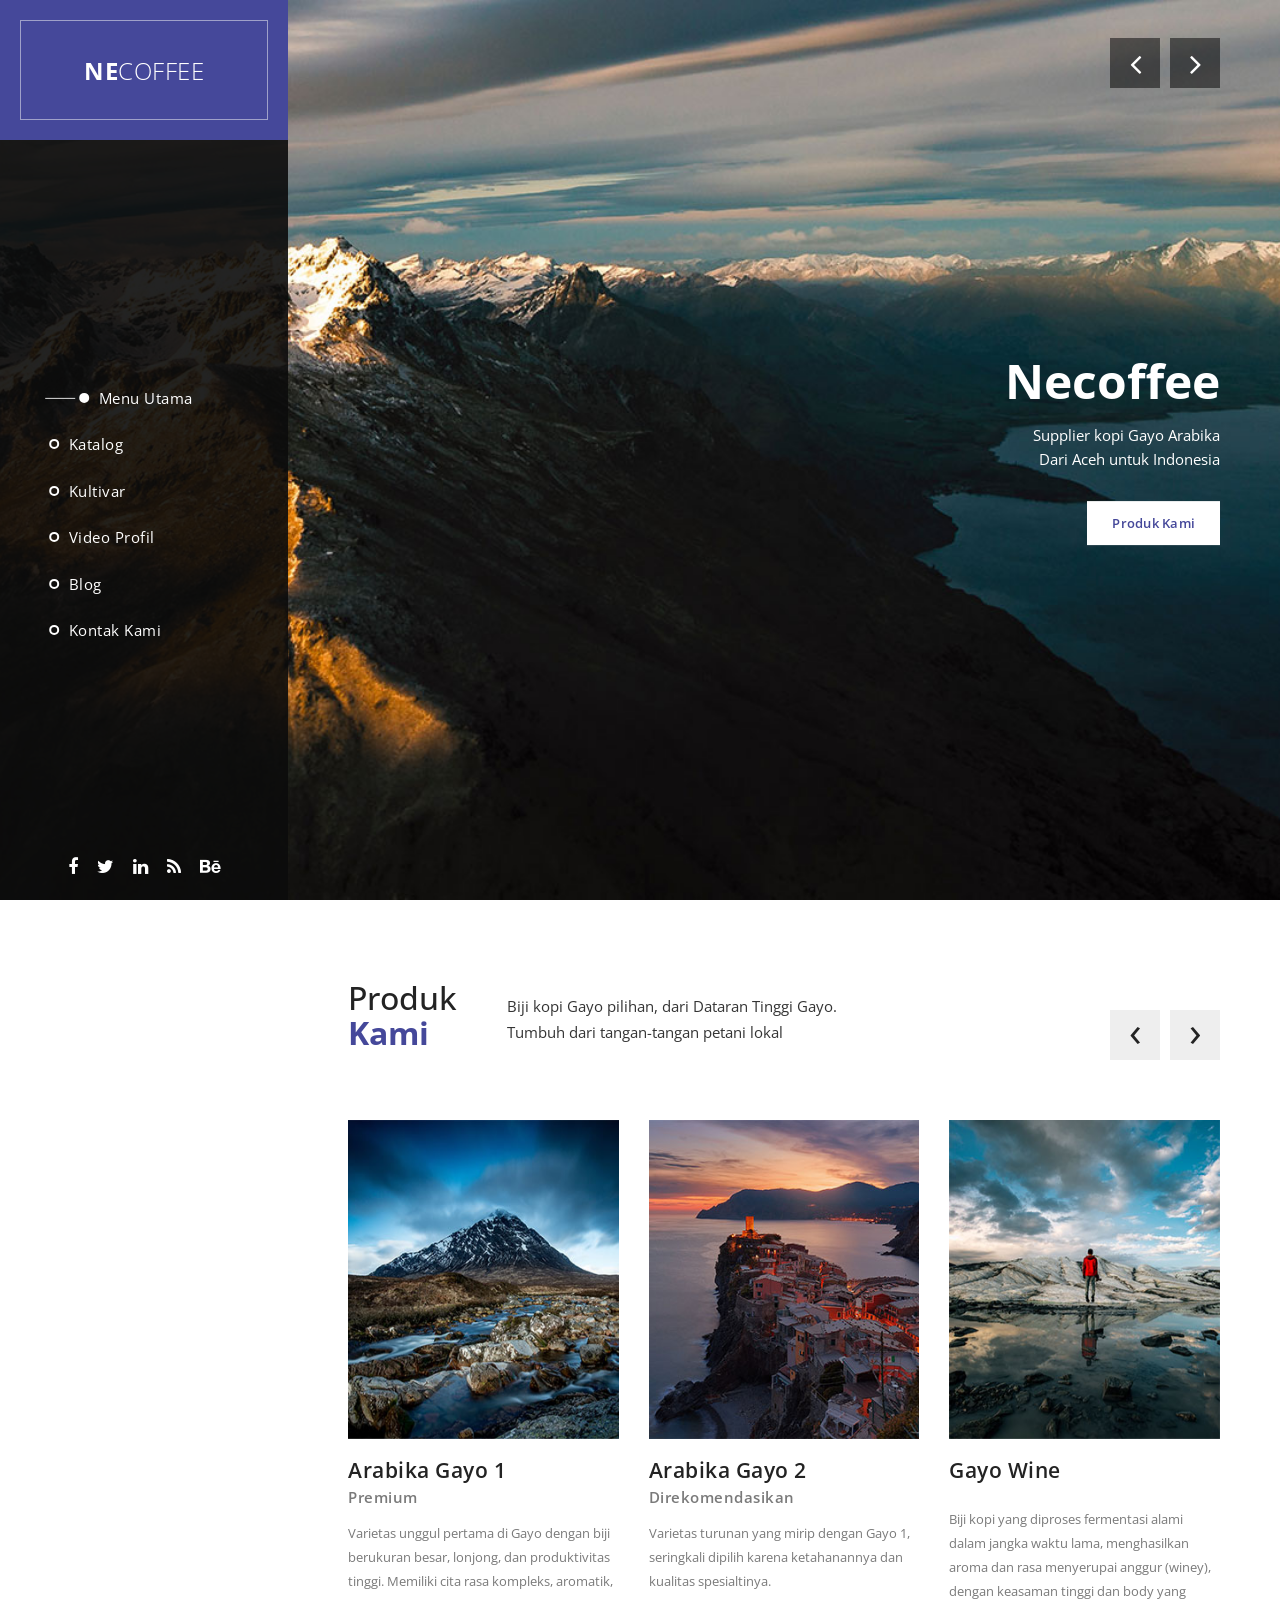
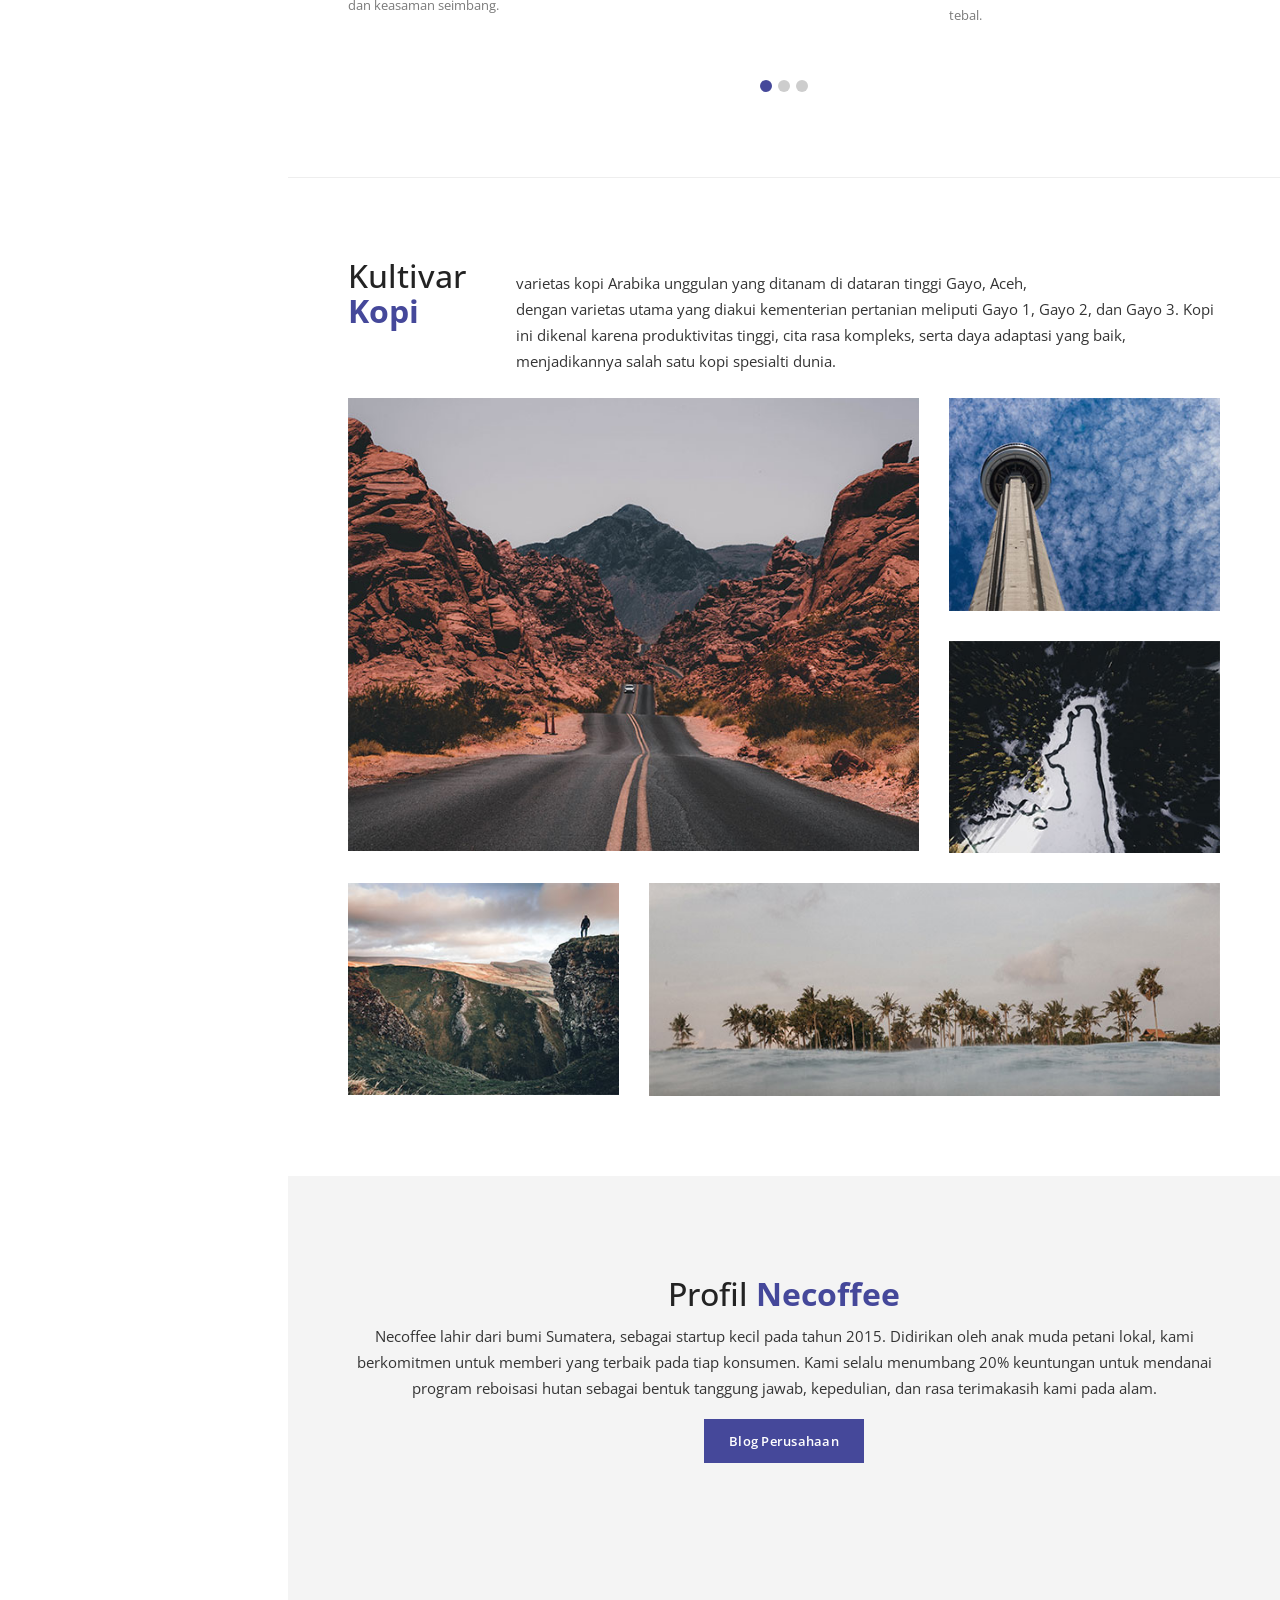
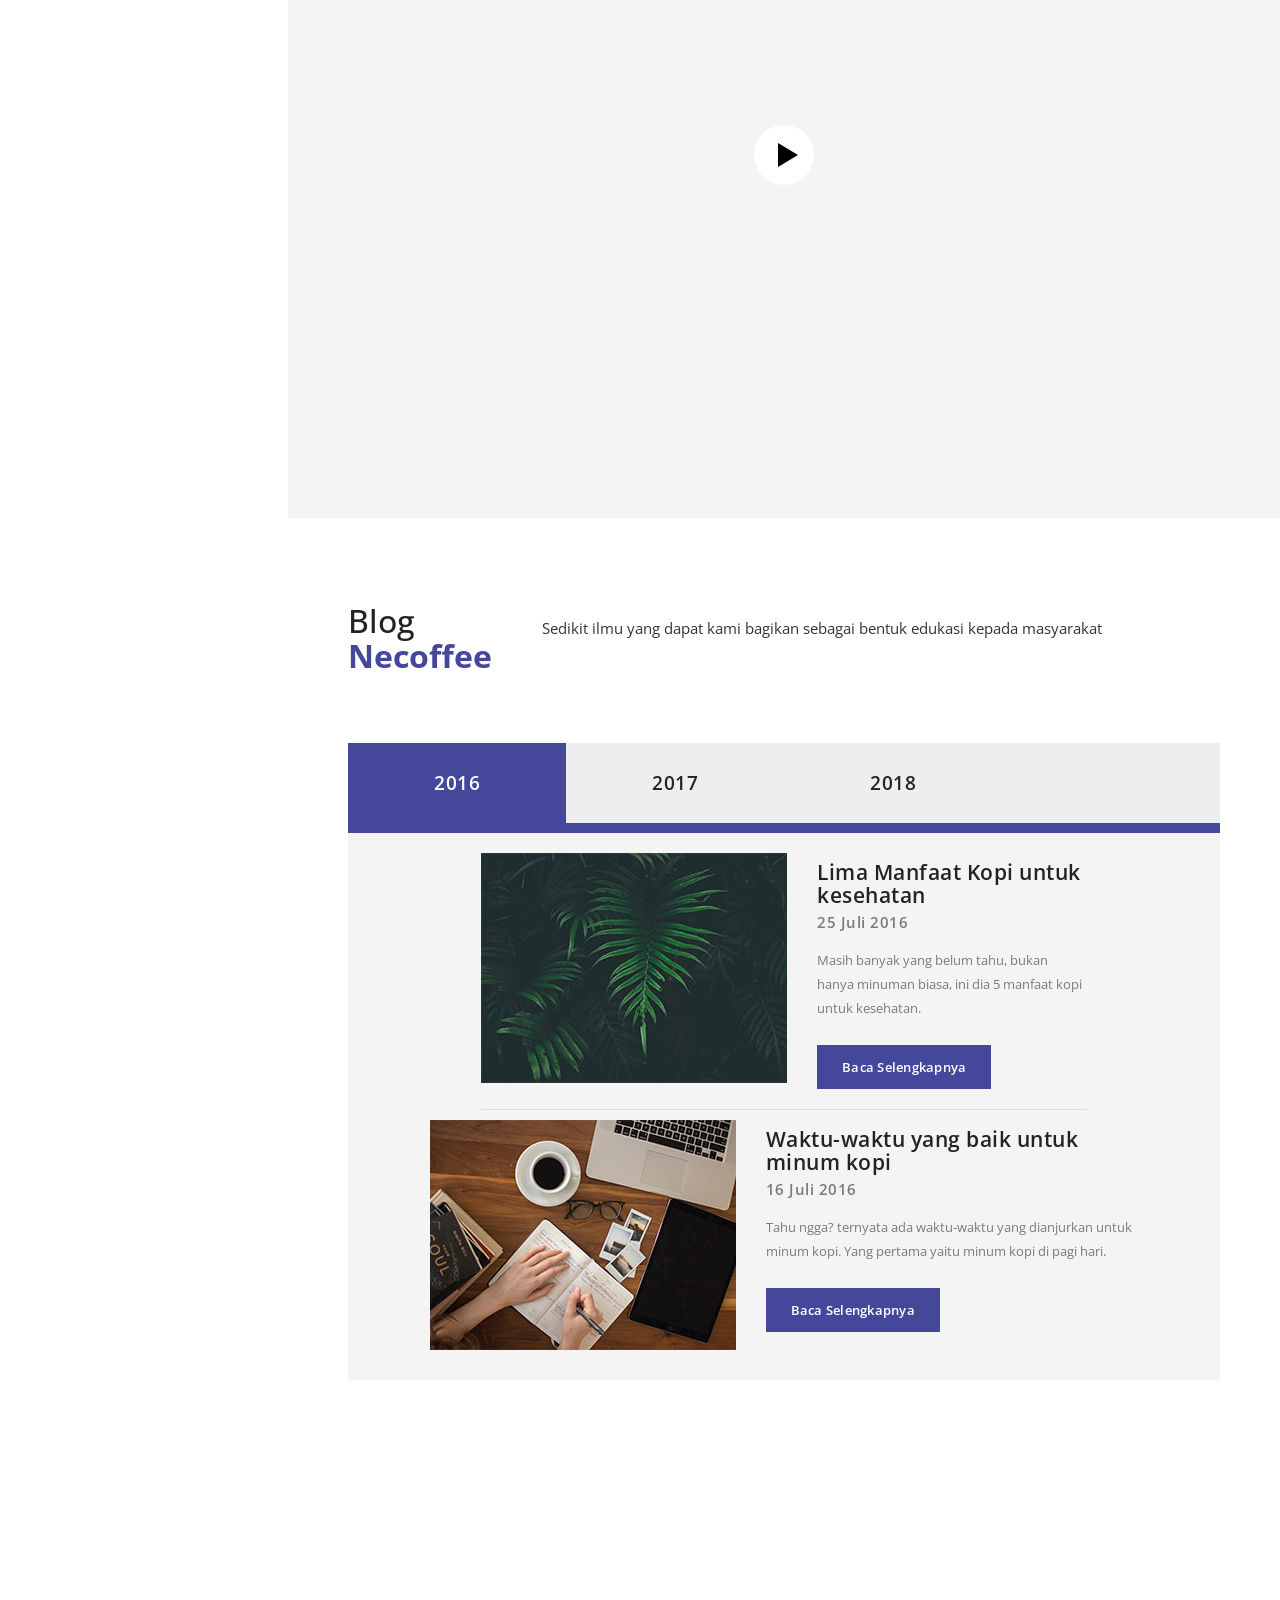
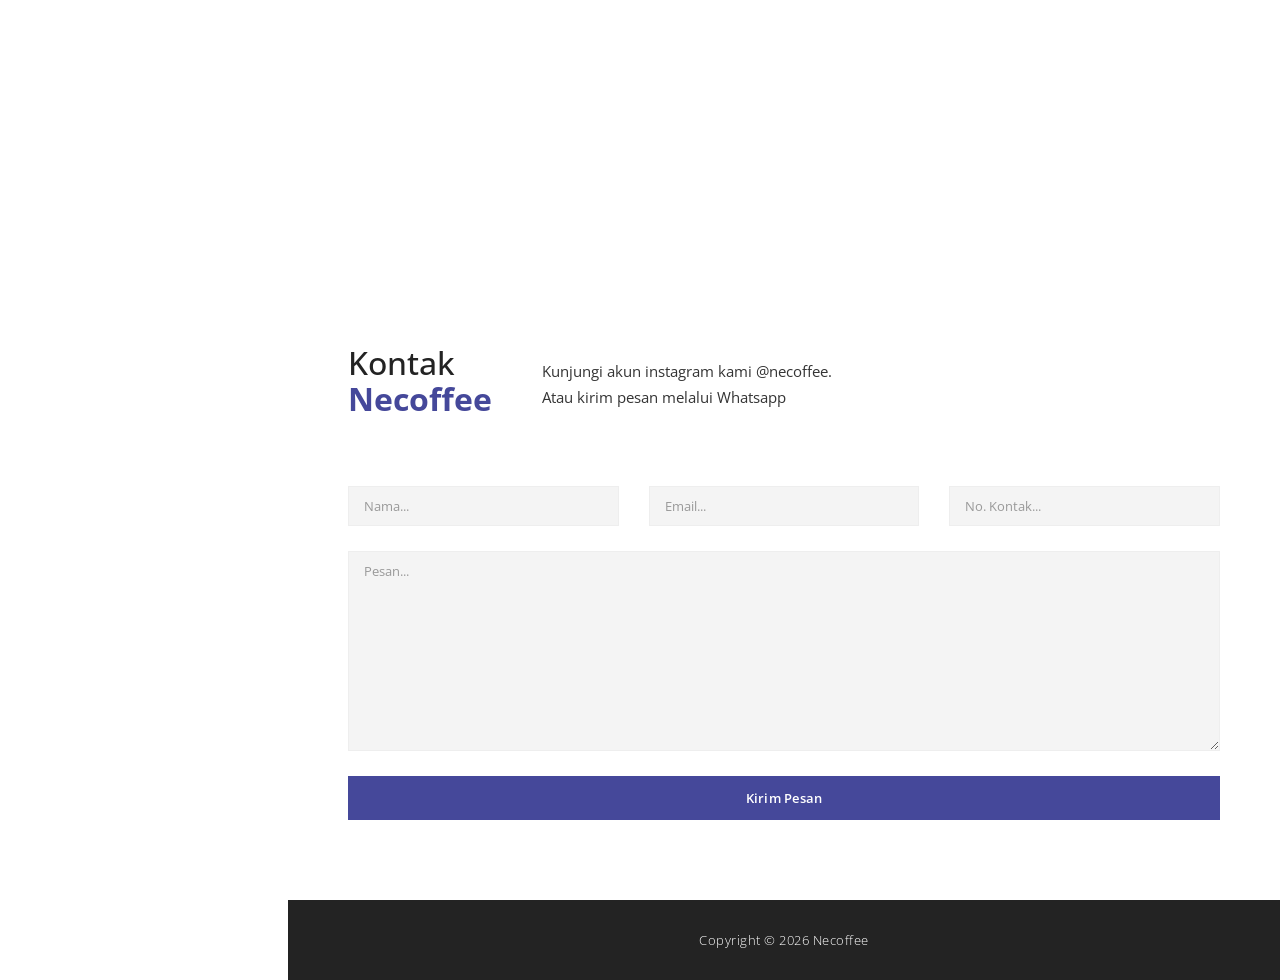
==== commit 142be7ba: "Update index.html" ====
--- a/index.html
+++ b/index.html
@@ -357,7 +357,7 @@
                                                 <div class="text-content">
                                                     <h4>Lima Manfaat Kopi untuk kesehatan</h4>
                                                     <span>25 Juli 2016</span>
-                                                    <p>Masih banyak yang belum tahu, bukan hanya sebagai minuman, ini dia 5 manfaat kopi untuk kesehatan.</p>
+                                                    <p>Masih banyak yang belum tahu, bukan hanya minuman biasa, ini dia 5 manfaat kopi untuk kesehatan.</p>
                                                     
                                                     <div class="accent-button button">
                                                         <a href="#contact">Baca selengkapnya</a>
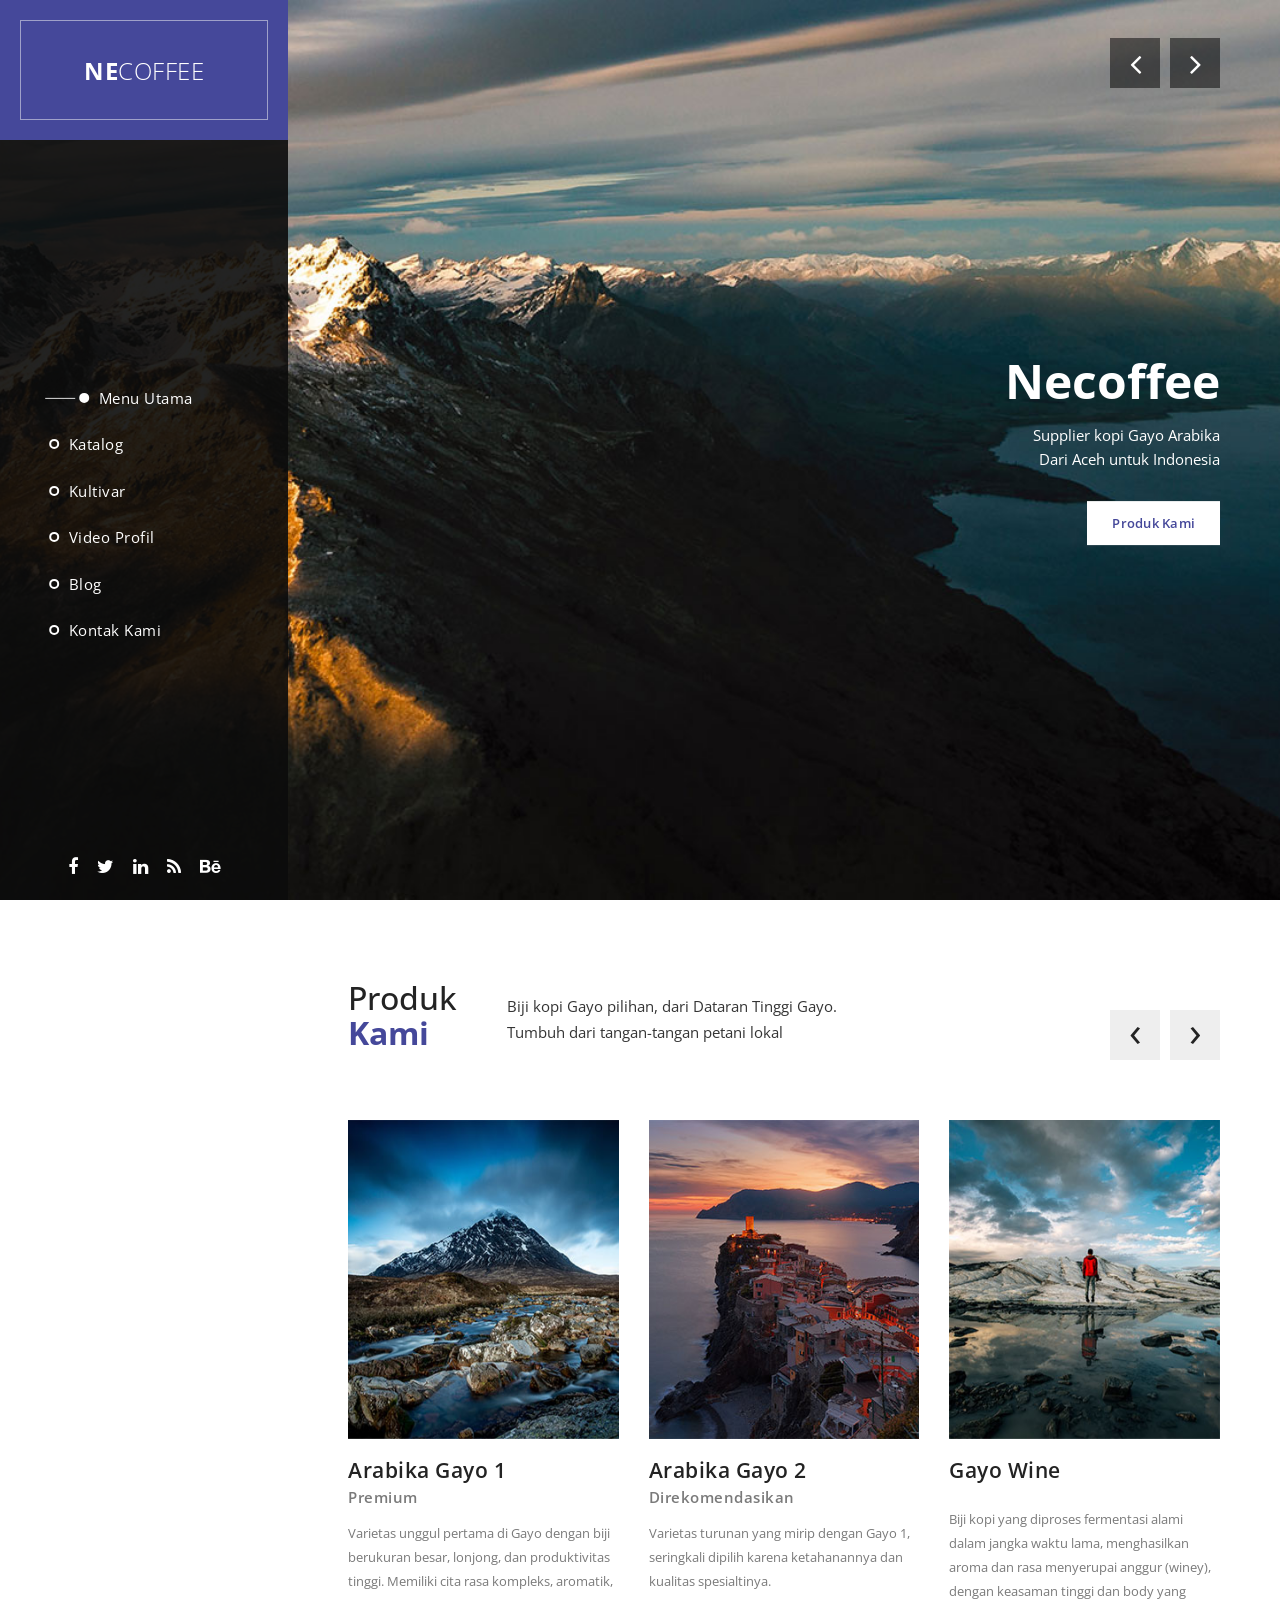
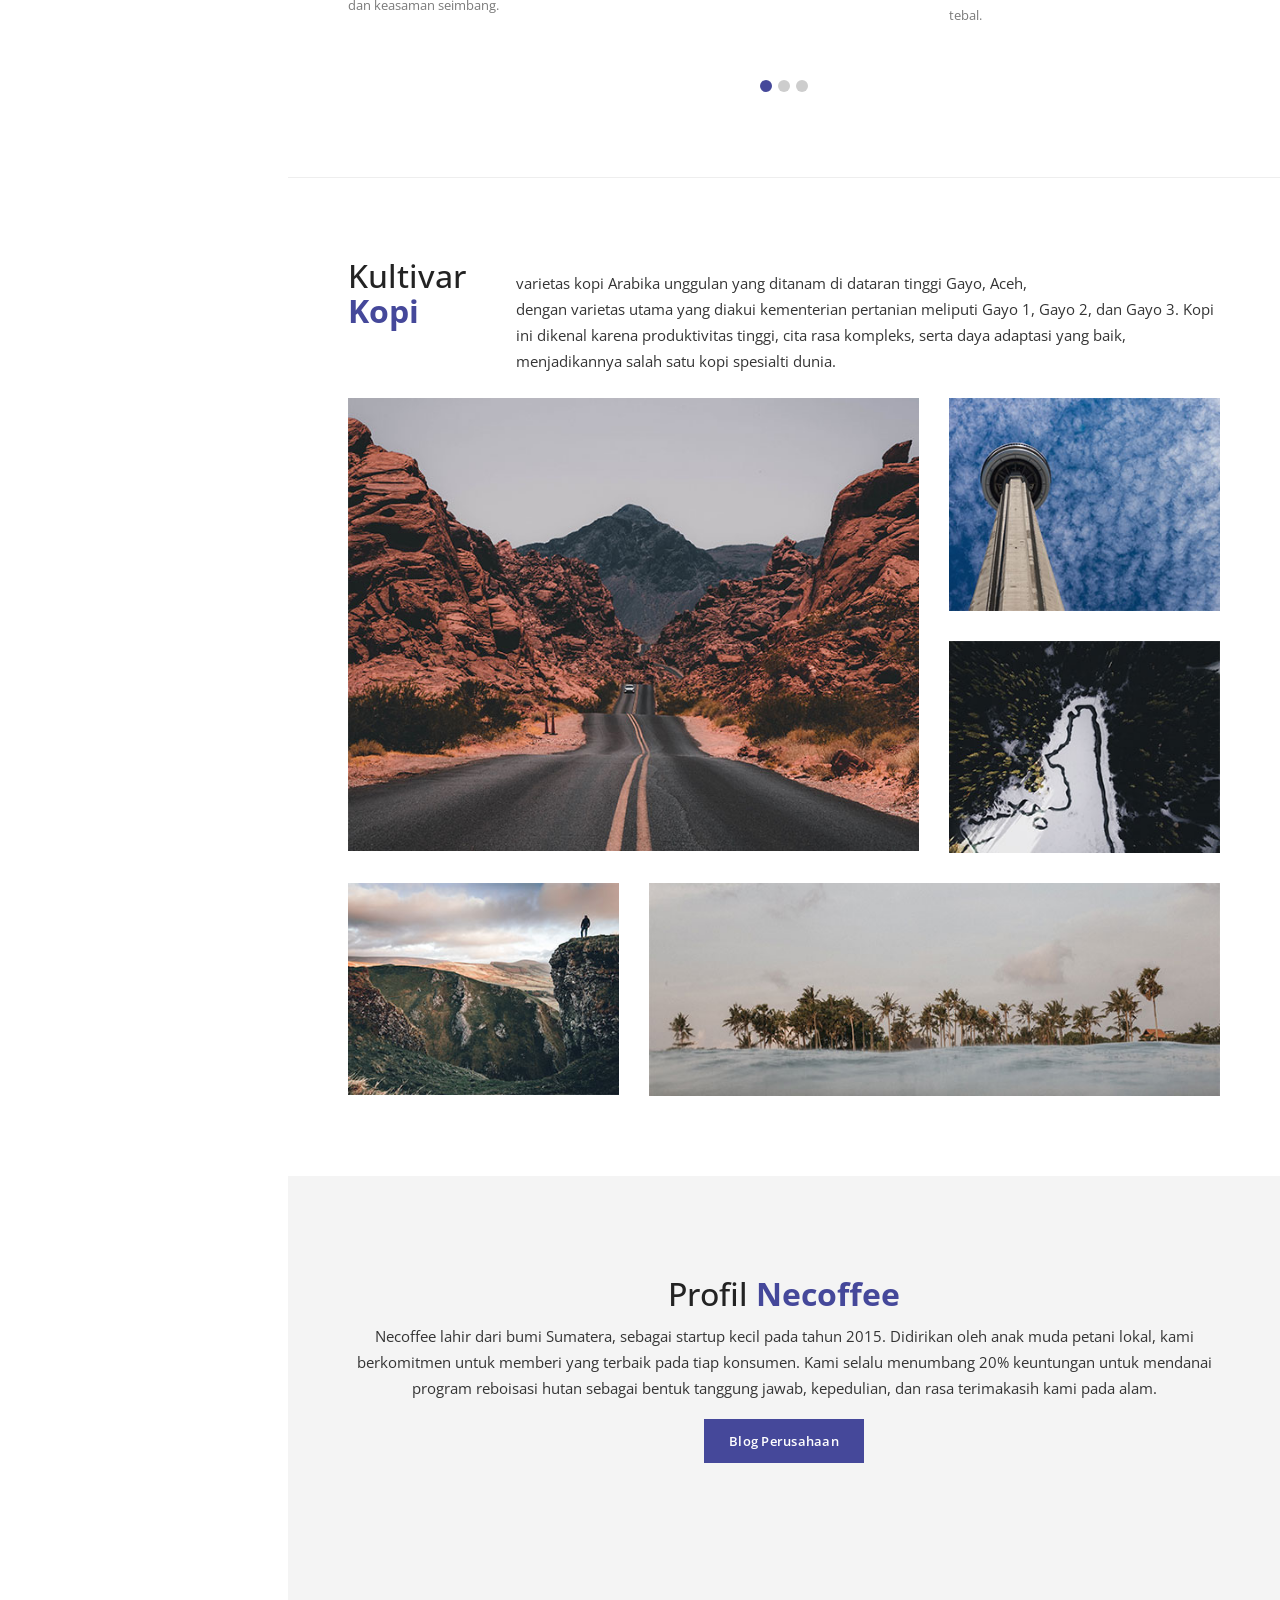
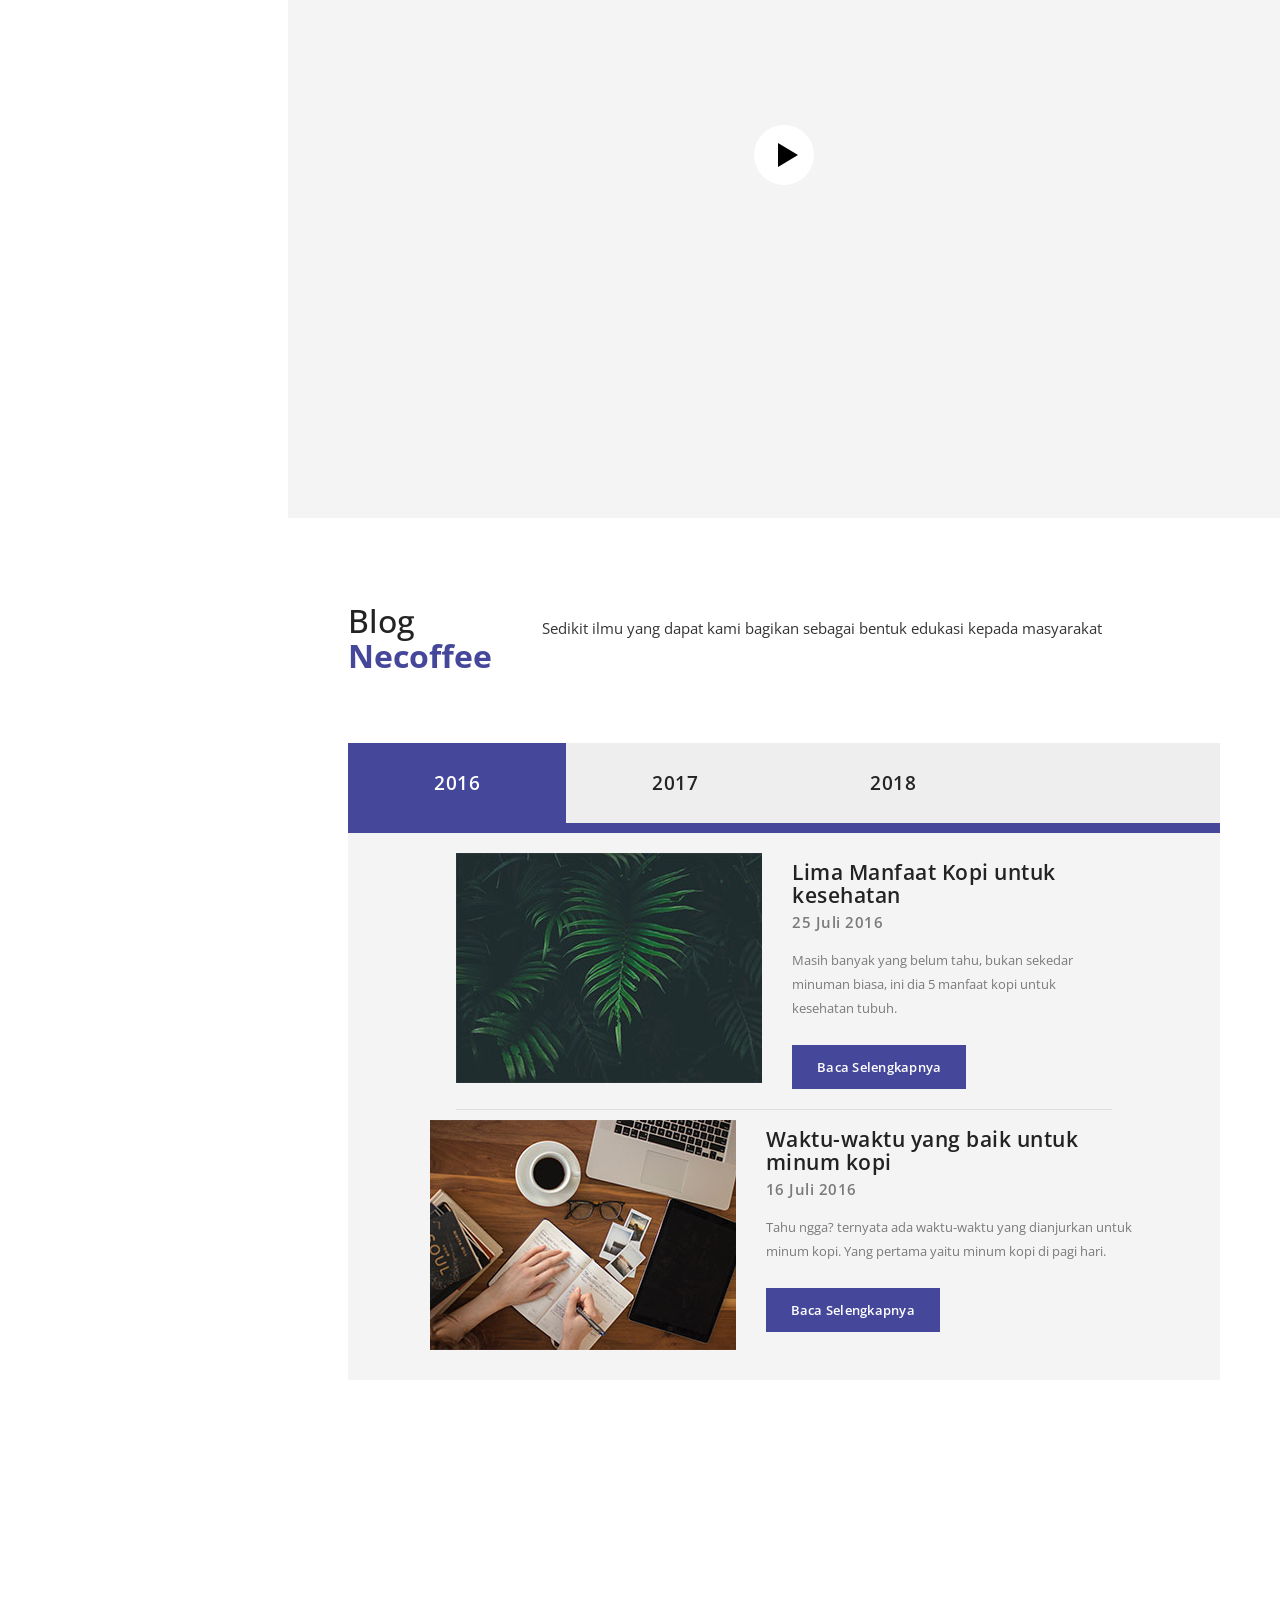
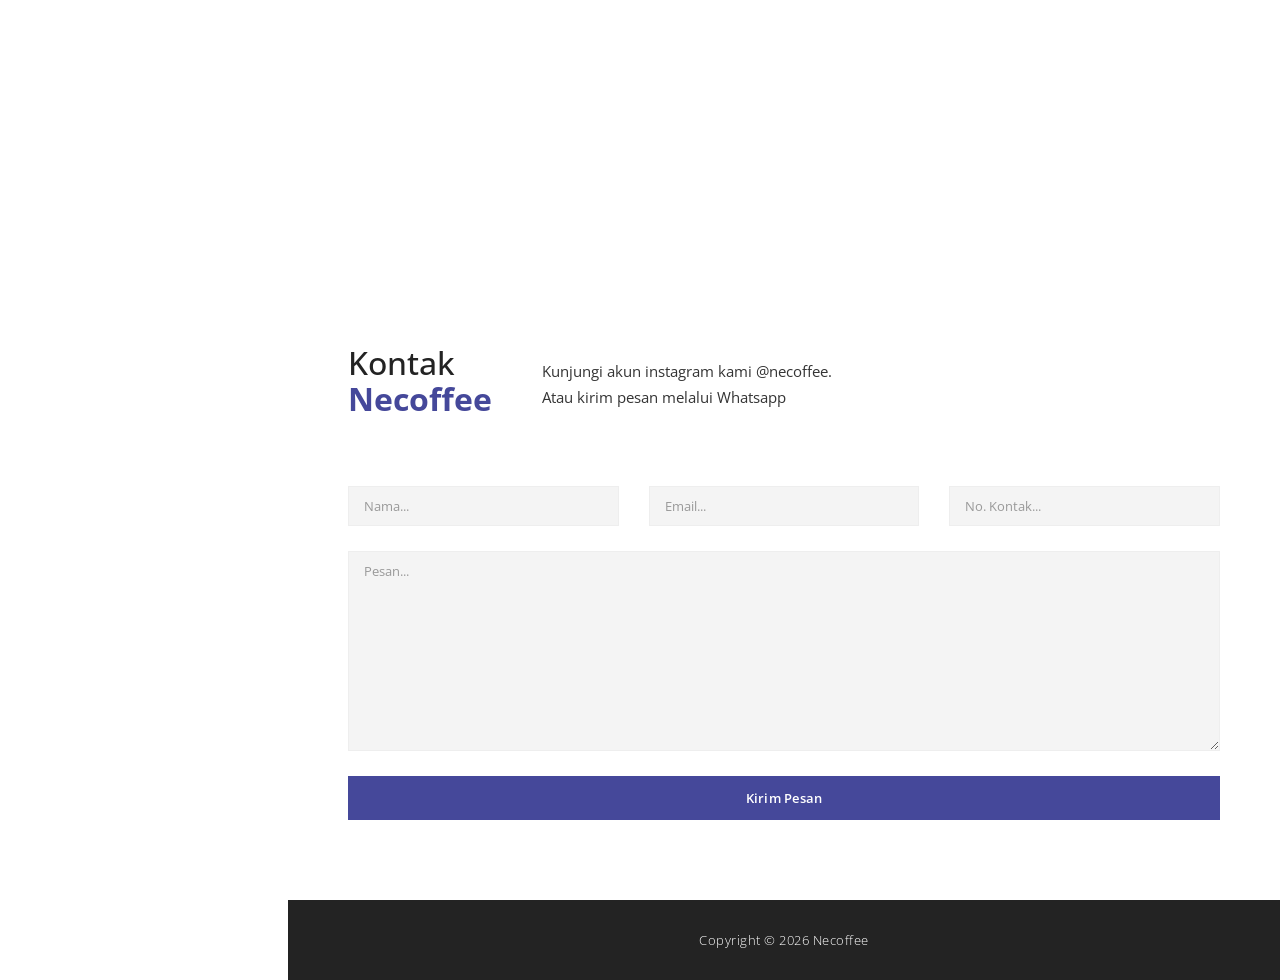
==== commit a7d2f7da: "Update index.html" ====
--- a/index.html
+++ b/index.html
@@ -357,7 +357,7 @@
                                                 <div class="text-content">
                                                     <h4>Lima Manfaat Kopi untuk kesehatan</h4>
                                                     <span>25 Juli 2016</span>
-                                                    <p>Masih banyak yang belum tahu, bukan hanya minuman biasa, ini dia 5 manfaat kopi untuk kesehatan.</p>
+                                                    <p>Masih banyak yang belum tahu, bukan sekedar minuman biasa, ini dia 5 manfaat kopi untuk kesehatan tubuh.</p>
                                                     
                                                     <div class="accent-button button">
                                                         <a href="#contact">Baca selengkapnya</a>
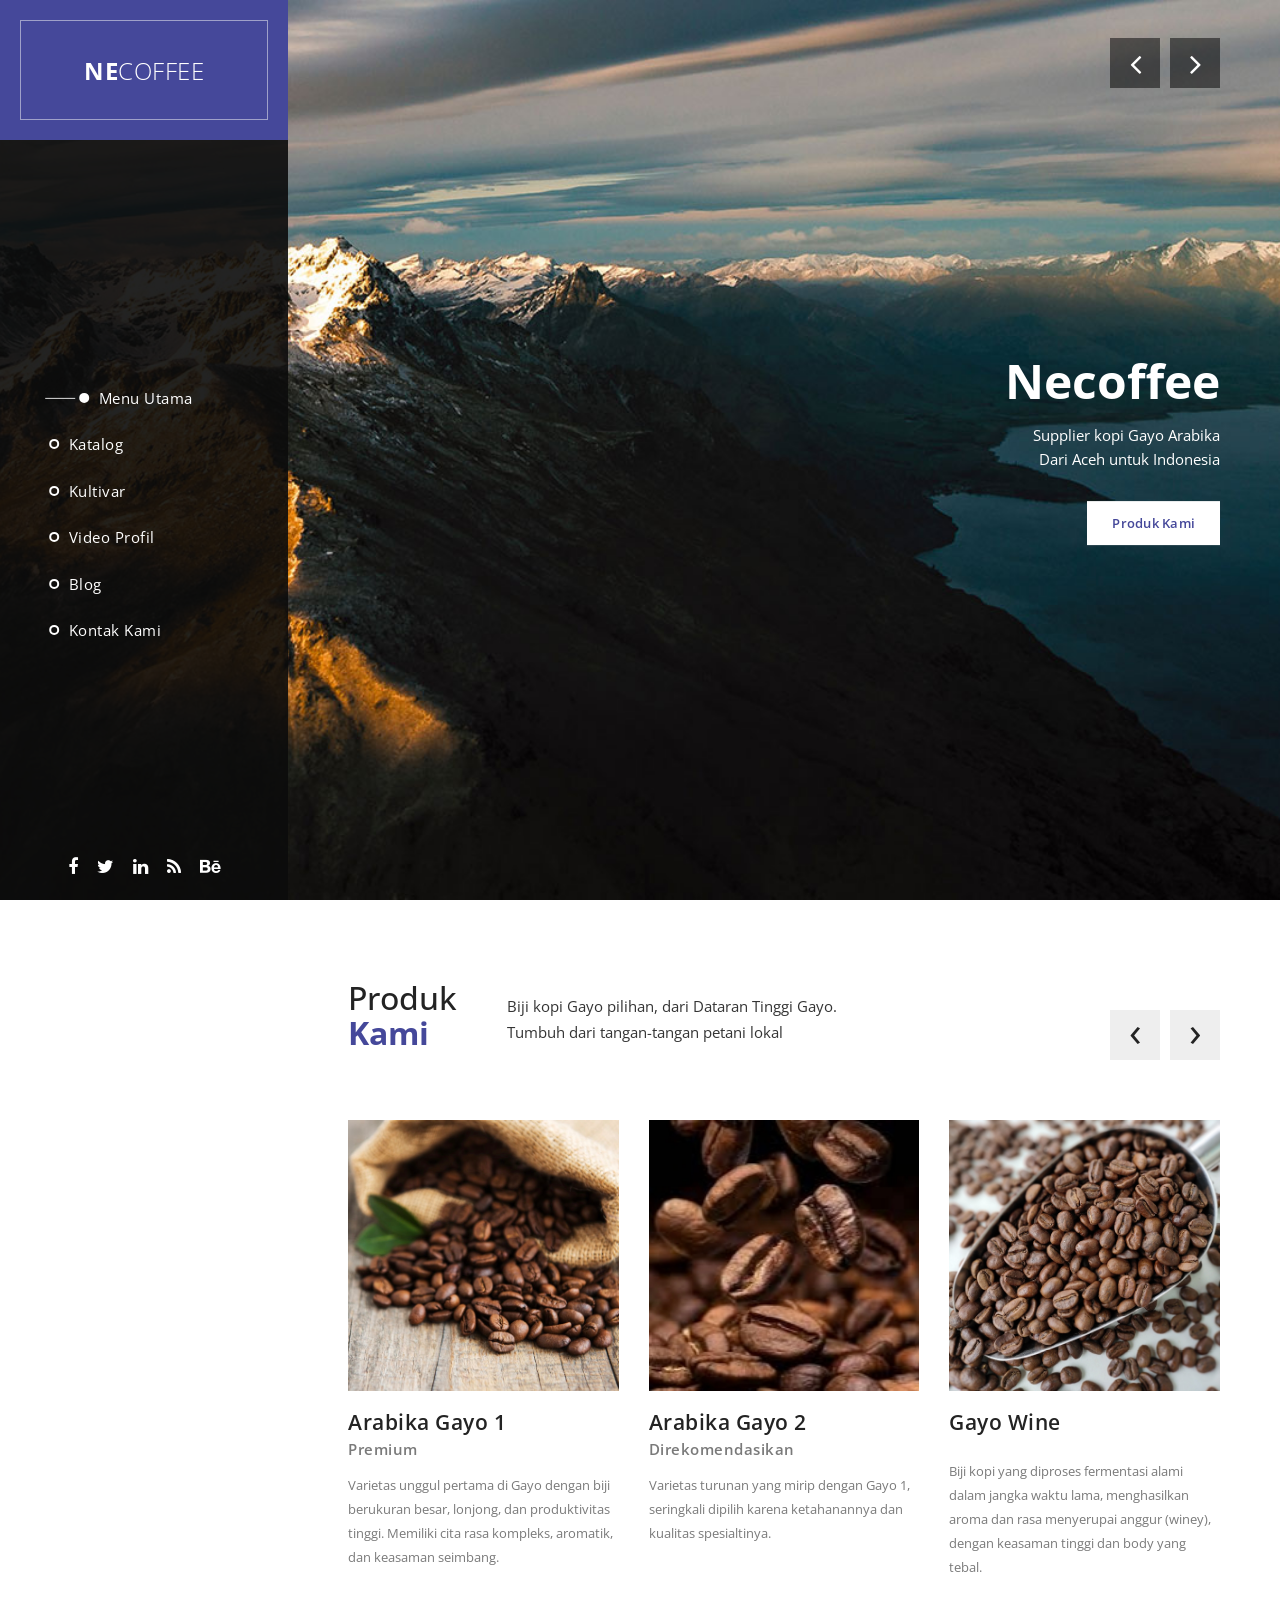
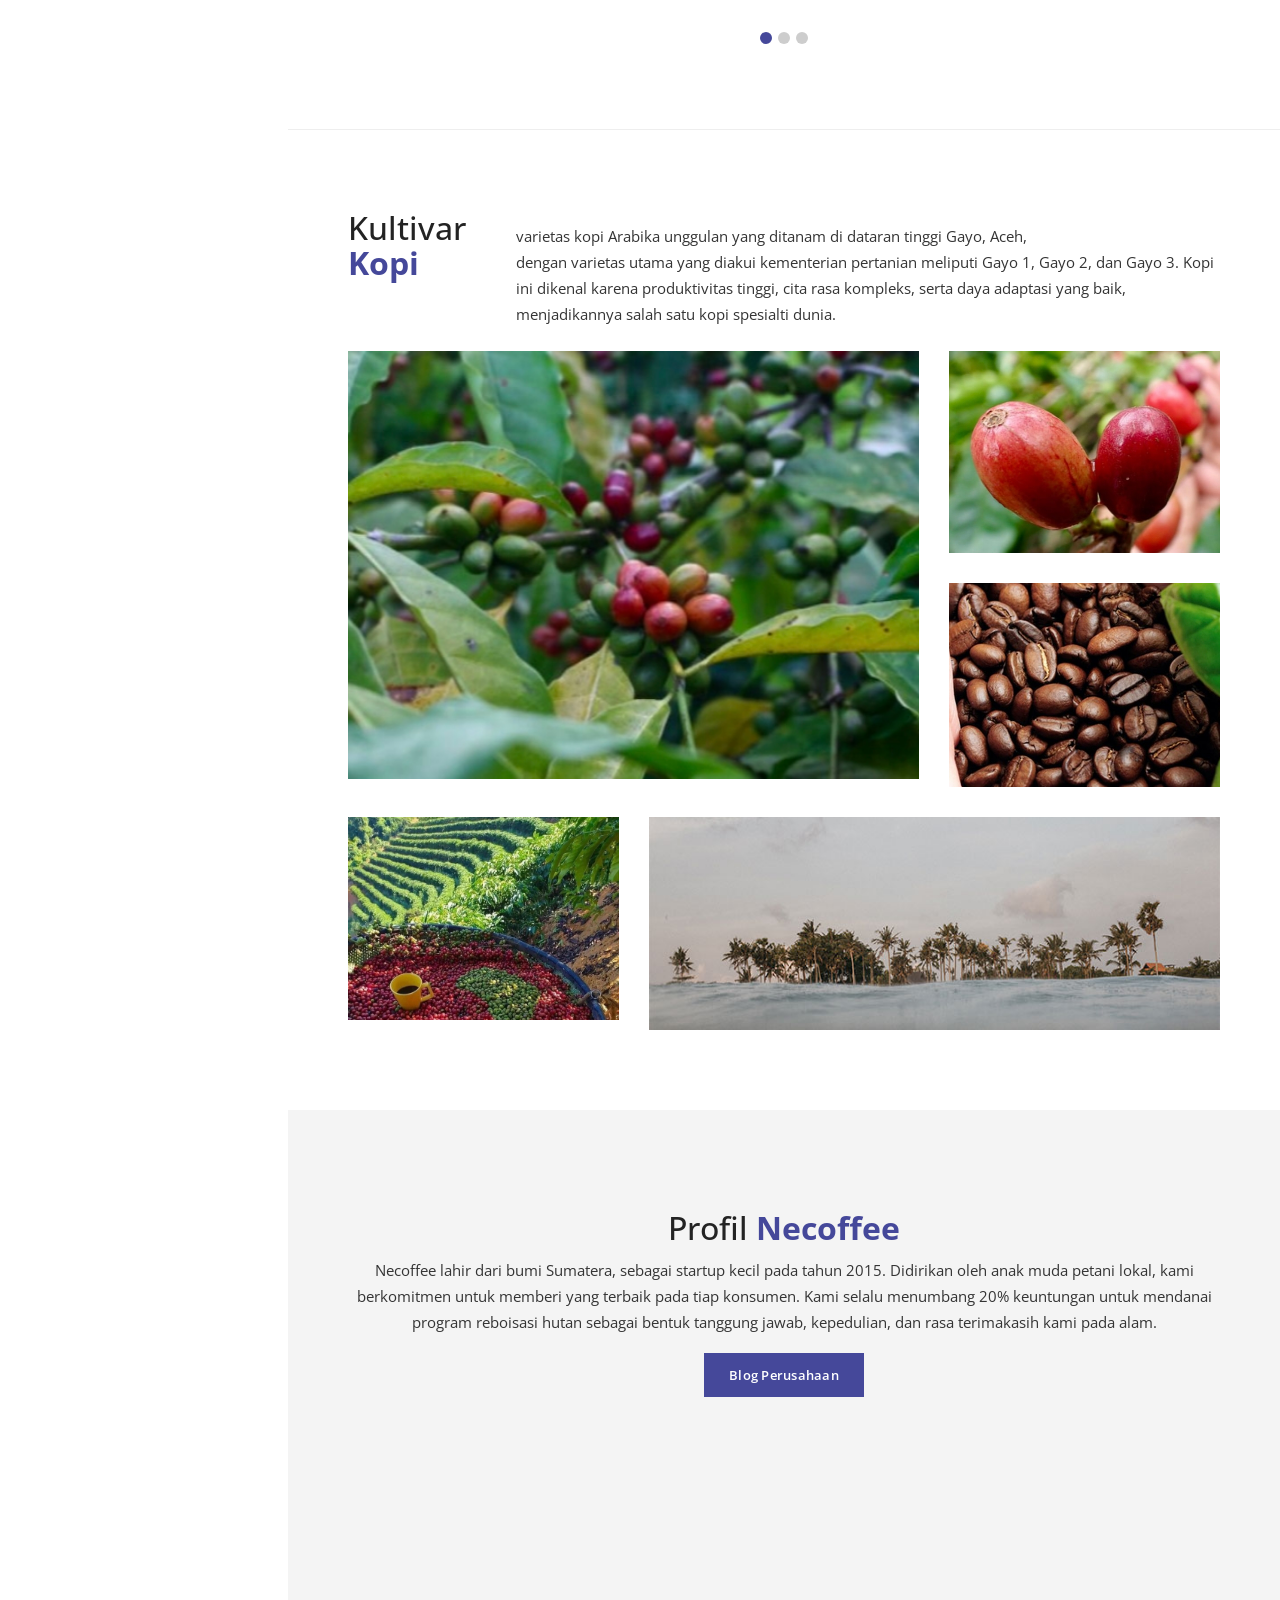
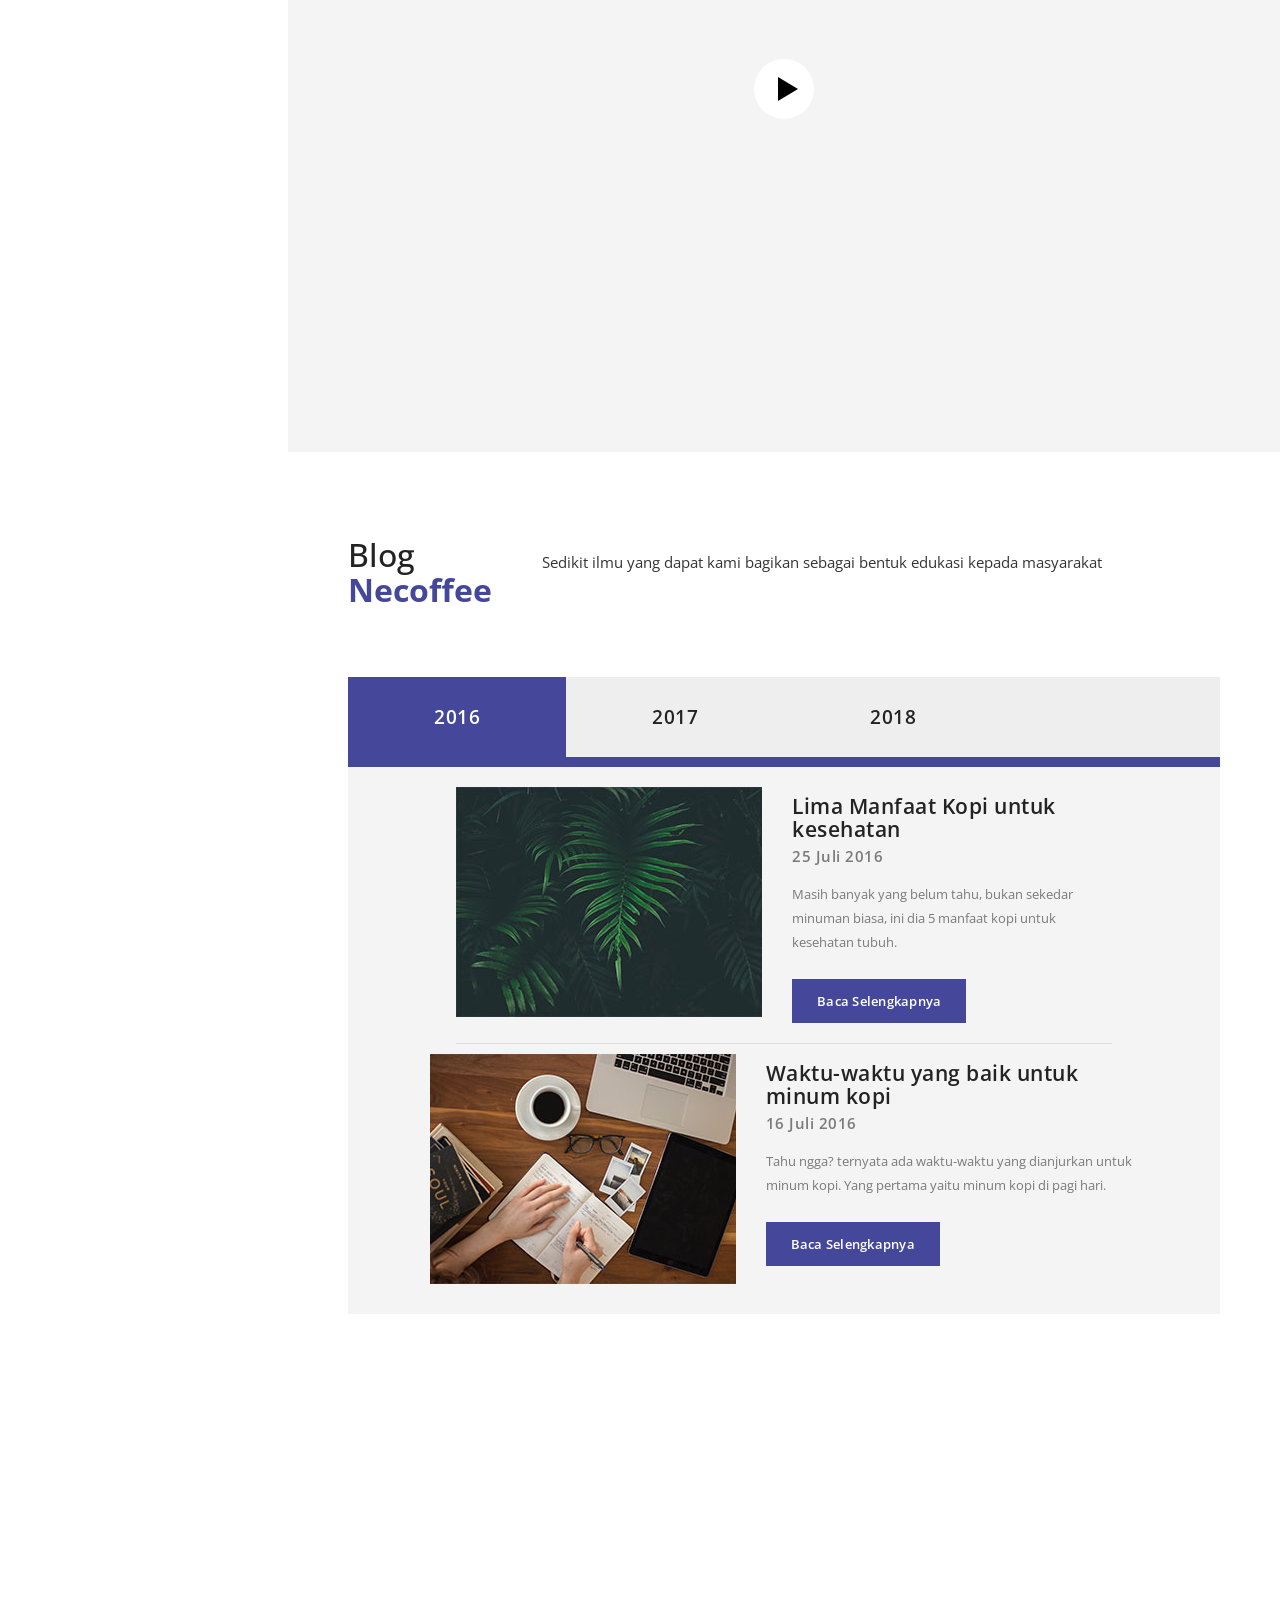
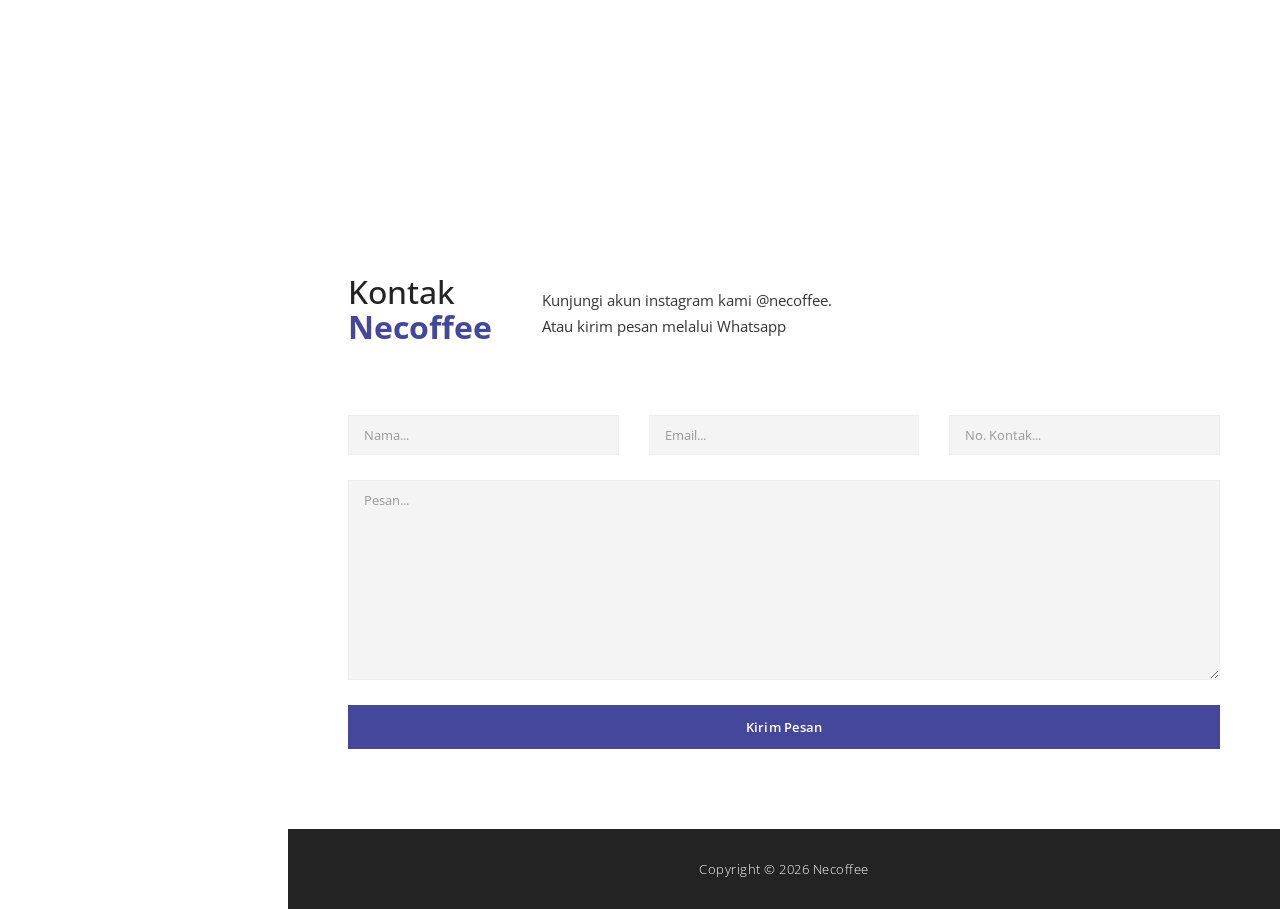
==== commit b597d71a: "Update index.html" ====
--- a/index.html
+++ b/index.html
@@ -157,8 +157,8 @@
                         <div class="info">
                         <div>
                           <h1>Necoffee</h1>
-                          <p>Supplier kopi Gayo Arabika<br>Dari Aceh untuk Indonesia</p>
-                          
+                          <p>Supplier kopi Gayo Arabika
+							<br>Dari Aceh untuk Indonesia</p>
                           <div class="white-button button">
                               <a href="#featured">Produk Kami</a>
                           </div>
@@ -169,8 +169,6 @@
                 <!-- // Item -->
             </div>
         </div>
-
-
         <div class="page-content">
             <section id="featured" class="content-section">
                 <div class="section-heading">
@@ -221,7 +219,7 @@
                         </div>
                         <div class="item">
                             <div class="image">
-                                <img src="img/featured_2.jpg" alt="">
+                                <img src="img/featured_4.jpg" alt="">
                                 <div class="featured-button button">
                                     <a href="#projects">Baca selengkapnya</a>
                                 </div>
@@ -234,7 +232,7 @@
                         </div>
                         <div class="item">
                             <div class="image">
-                                <img src="img/featured_1.jpg" alt="">
+                                <img src="img/featured_5.jpg" alt="">
                                 <div class="featured-button button">
                                     <a href="#projects">Baca selengkapnya</a>
                                 </div>
@@ -247,7 +245,7 @@
                         </div>
                         <div class="item">
                             <div class="image">
-                                <img src="img/featured_3.jpg" alt="">
+                                <img src="img/featured_6.jpg" alt="">
                                 <div class="featured-button button">
                                     <a href="#projects">Baca selengkapnya</a>
                                 </div>
@@ -260,7 +258,7 @@
                         </div>
                         <div class="item">
                             <div class="image">
-                                <img src="img/featured_2.jpg" alt="">
+                                <img src="img/featured_7.jpg" alt="">
                                 <div class="featured-button button">
                                     <a href="#projects">Baca selengkapnya</a>
                                 </div>
@@ -459,7 +457,15 @@
                            3. Click "Share" and choose "Embed map" tab
                            4. Copy only URL and paste it within the src="" field below
                     -->
-                    <iframe src="https://www.google.com/maps/search/?api=1&query=47.5951518%2C-122.3316393&query_place_id=ChIJKxjxuaNqkFQR3CK6O1HNNqY" width="100%" height="400px" frameborder="0" style="border:0" allowfullscreen></iframe>
+                    <div class="mapouter">
+						<div class="gmap_canvas">
+							<iframe class="gmap_iframe" width="100%" frameborder="0" scrolling="no" marginheight="0" marginwidth="0" src="https://maps.google.com/maps?width=600&amp;height=400&amp;hl=en&amp;q=49, jalan 8/146 bandar tasik selatan&amp;t=&amp;z=17&amp;ie=UTF8&amp;iwloc=B&amp;output=embed"></iframe>
+							<a href="https://embed-googlemap.com">embed google maps in website</a>
+						</div>
+						<style>
+							.mapouter{position:relative;text-align:right;width:100%;height:400px;}.gmap_canvas {overflow:hidden;background:none!important;width:100%;height:400px;}.gmap_iframe {height:400px!important;}
+						</style>
+					</div>
                 </div>
                 <div id="contact-content">
                     <div class="section-heading">
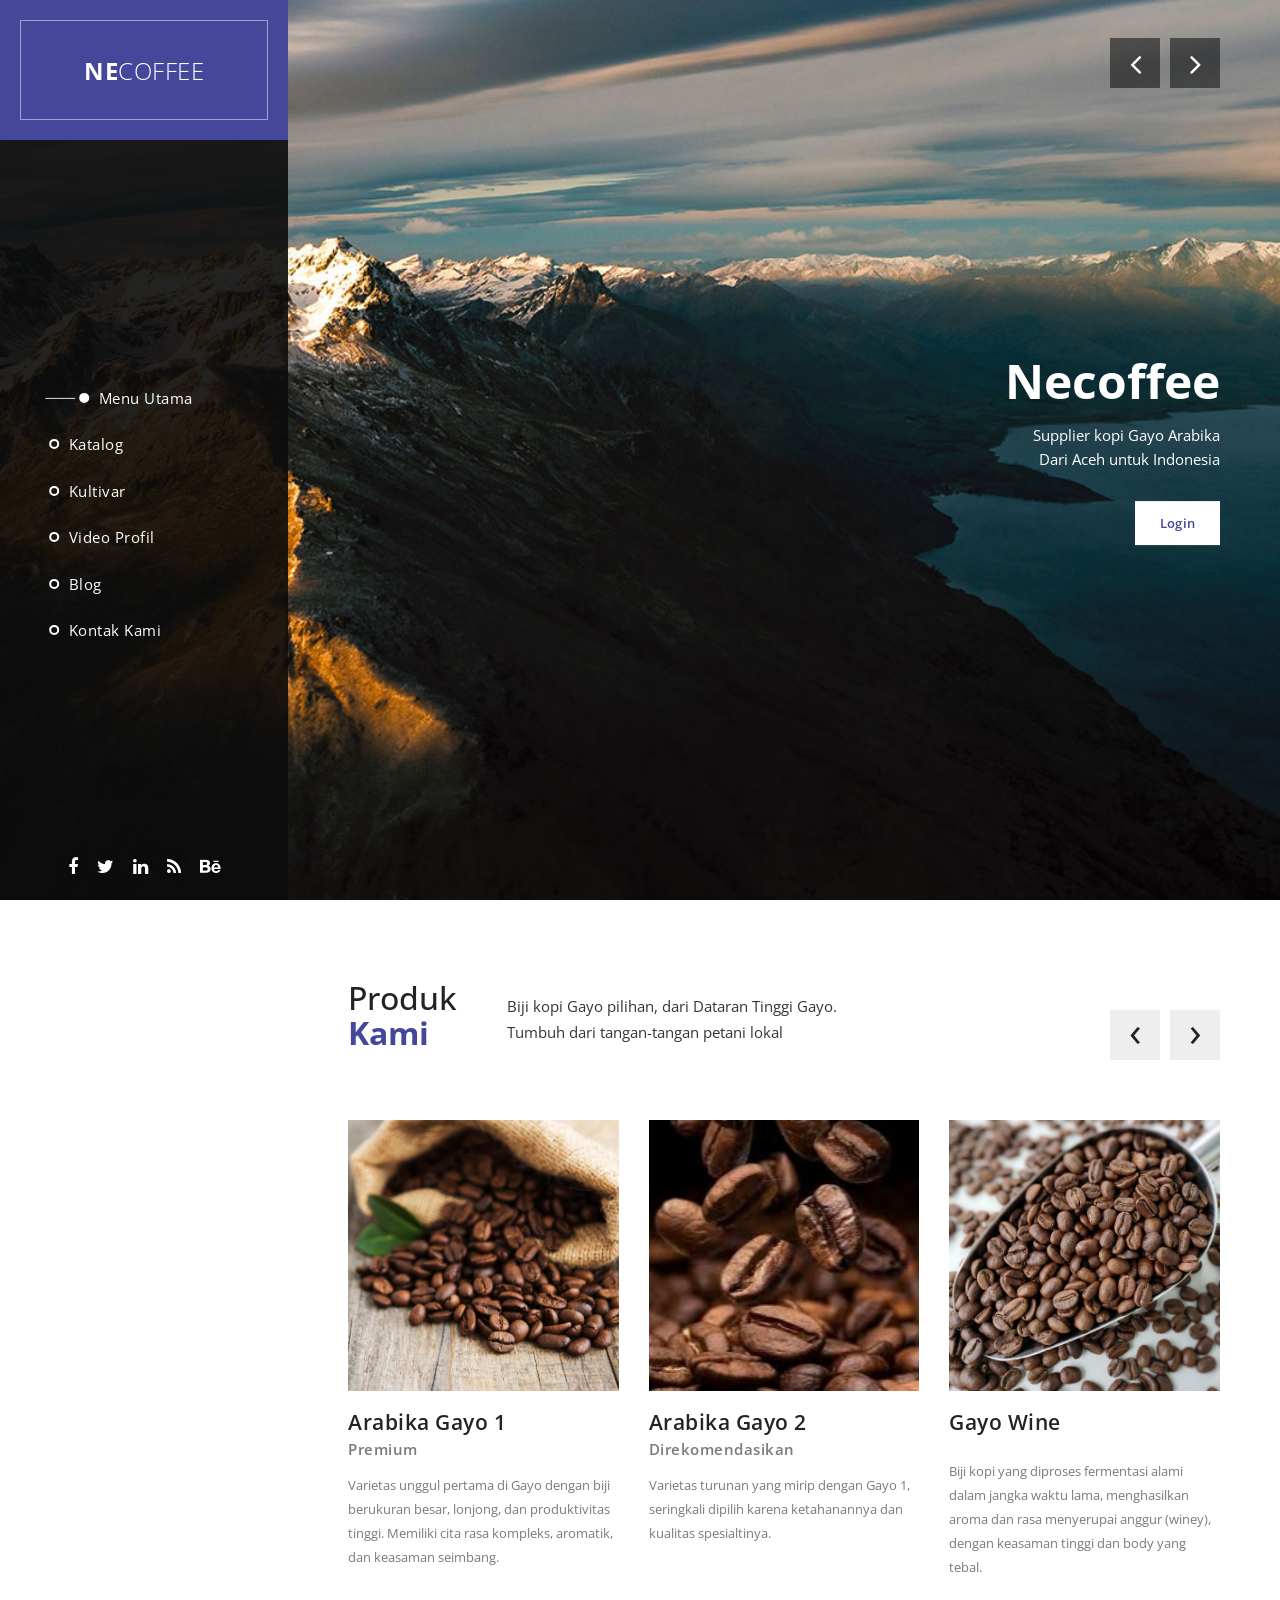
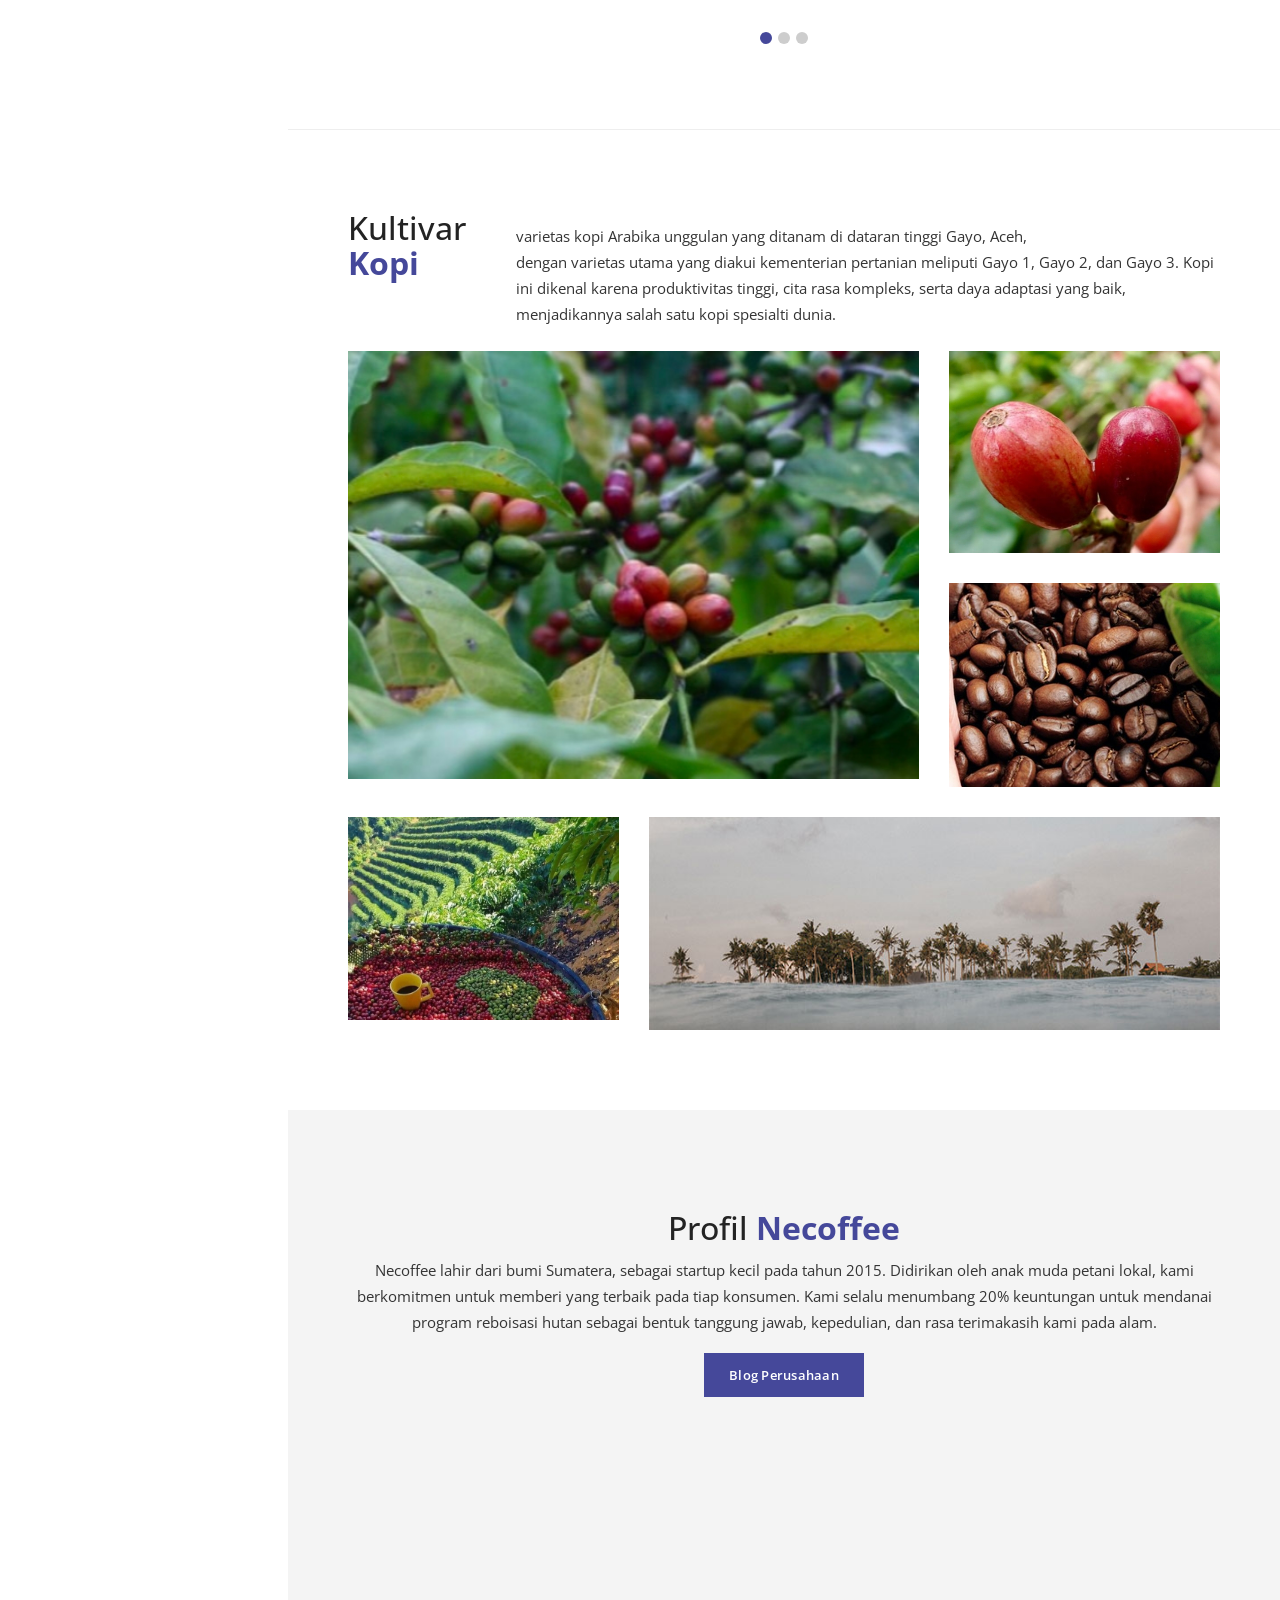
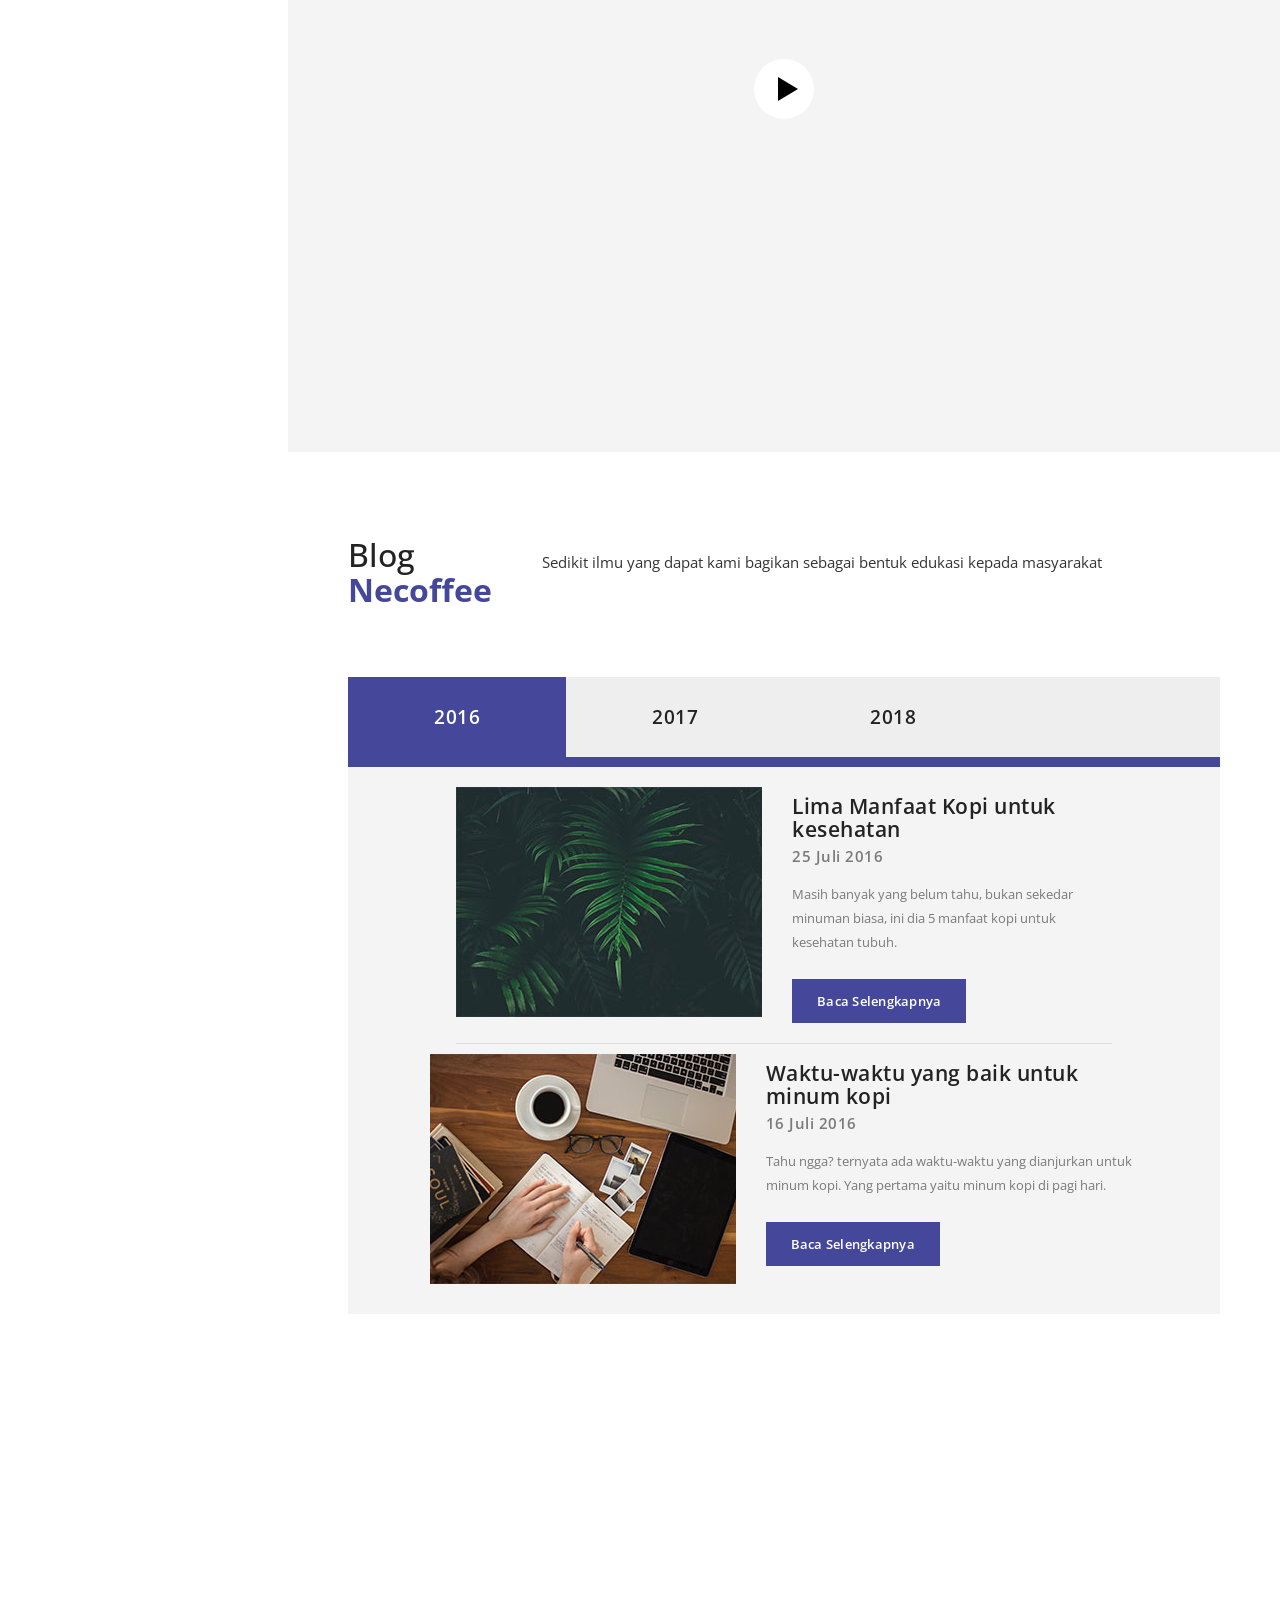
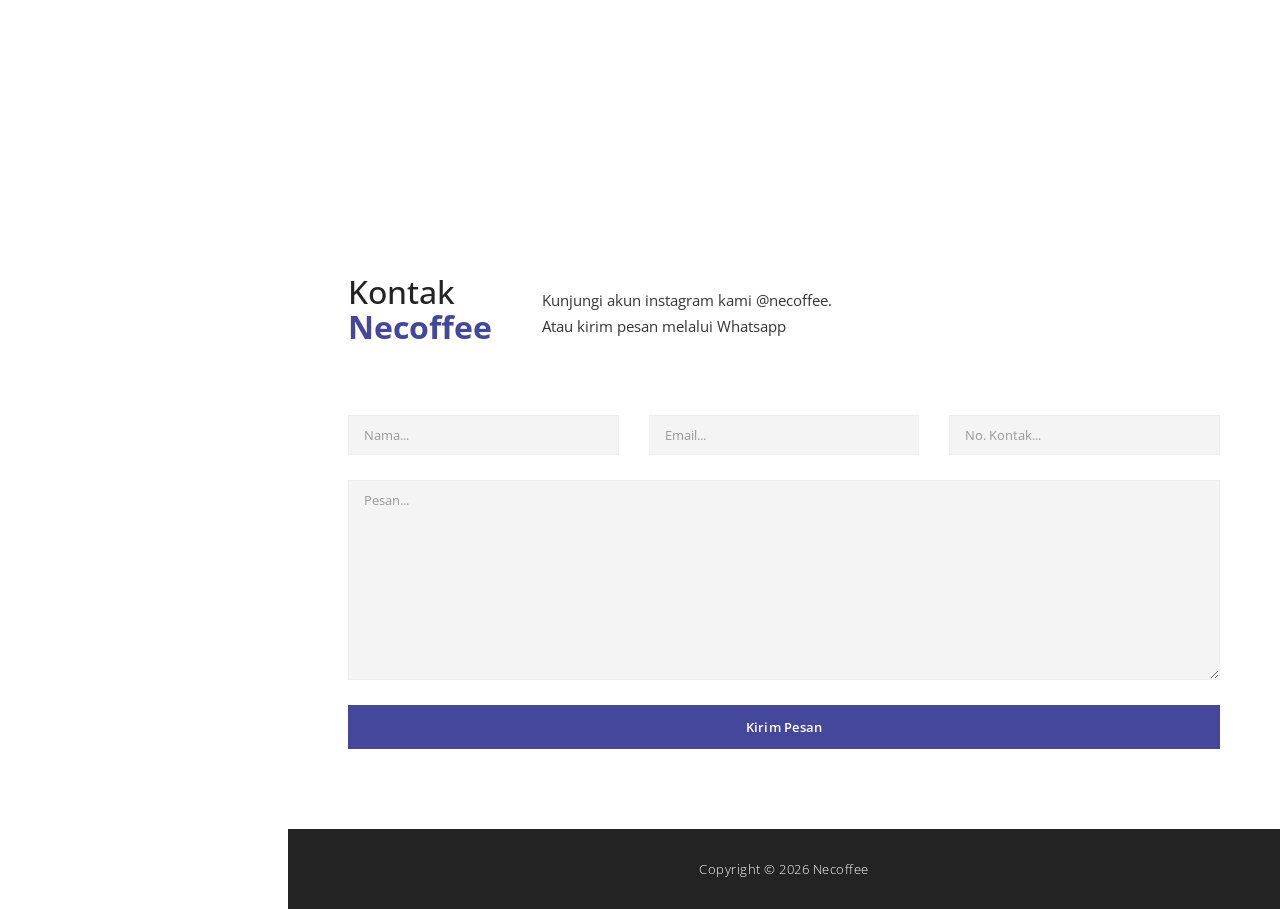
==== commit 3986c373: "Update index.html" ====
--- a/index.html
+++ b/index.html
@@ -125,7 +125,7 @@
                           <p>Supplier kopi Gayo Arabika<br>
                           	Dari Aceh untuk Indonesia</p>
                           <div class="white-button button">
-                              <a href="#featured">Produk Kami</a>
+                              <a href="login/index.html">Login</a>
                           </div>
                         </div>
                         </div>
@@ -143,7 +143,7 @@
 							<br>Dari Aceh untuk Dunia</p>
                           
                           <div class="white-button button">
-                              <a href="#featured">Produk Kami</a>
+                              <a href="login/index.html">Login</a>
                           </div>
                         </div>
                         </div>
@@ -160,7 +160,7 @@
                           <p>Supplier kopi Gayo Arabika
 							<br>Dari Aceh untuk Indonesia</p>
                           <div class="white-button button">
-                              <a href="#featured">Produk Kami</a>
+                              <a href="login/index.html">Login</a>
                           </div>
                         </div>
                         </div>
